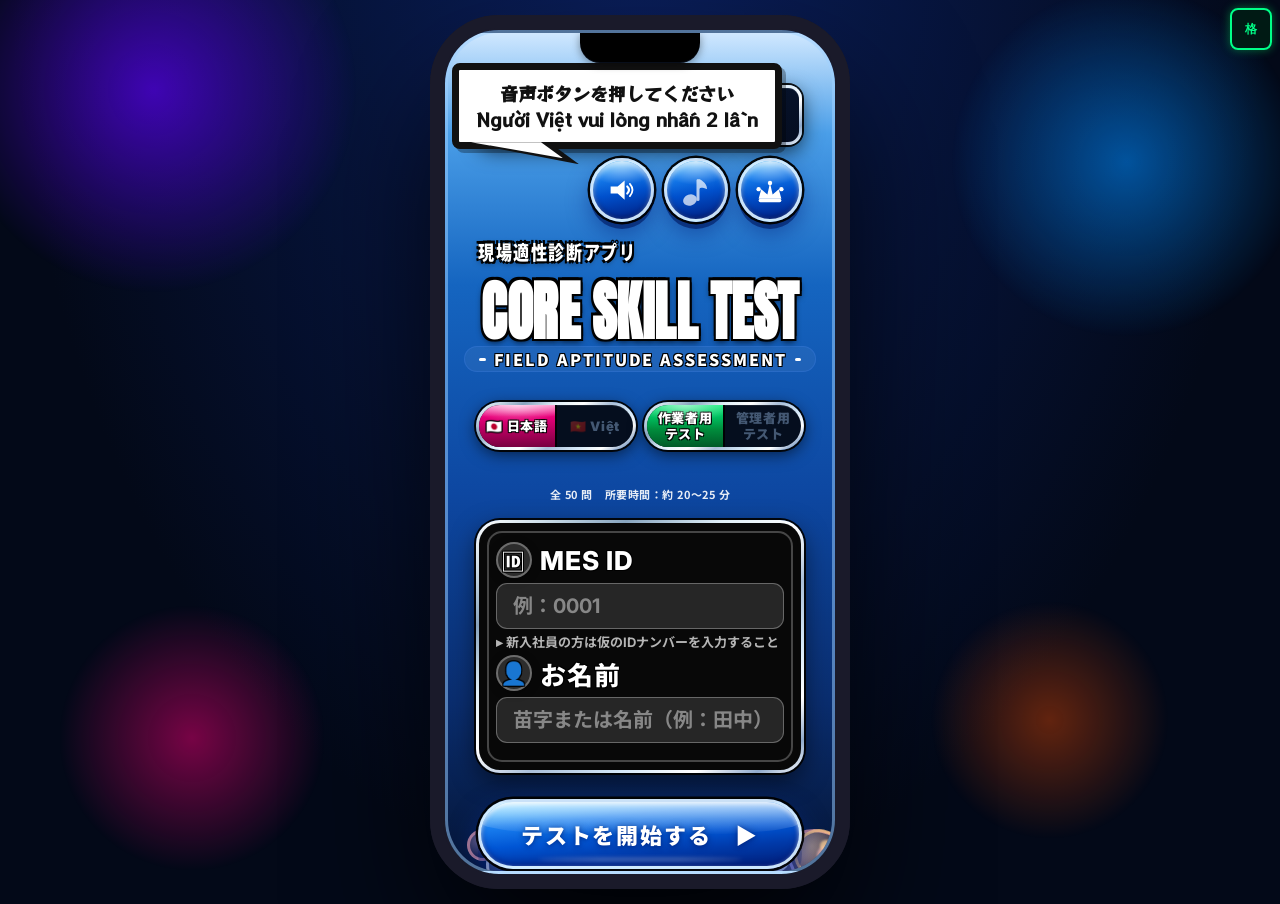
==== index.html @ cc56b316 "Initial commit: 現場適性診断アプリ Co-Authored-By: Claude Sonnet 4.6 <noreply@anthropic.com>" ====
﻿<!DOCTYPE html>
<html lang="ja">
<head>
<meta charset="UTF-8">
<meta name="viewport" content="width=device-width, initial-scale=1.0, maximum-scale=1.0, user-scalable=no, viewport-fit=cover">
<title>工程適正診断 — HBC</title>
<link rel="preconnect" href="https://fonts.googleapis.com">
<link rel="preconnect" href="https://fonts.gstatic.com" crossorigin>
<link href="https://fonts.googleapis.com/css2?family=Anton&family=Bebas+Neue&family=Oswald:wght@700&family=Noto+Sans+JP:wght@400;500;700;800;900&family=Orbitron:wght@400;700;800;900&family=RocknRoll+One&display=swap" rel="stylesheet">
<link rel="stylesheet" href="css/glass.css">
<link rel="stylesheet" href="css/animate.min.css">
<link rel="stylesheet" href="css/hover.min.css">
<style>
*,*::before,*::after{box-sizing:border-box;margin:0;padding:0;}

html,body{
  height:100%;overflow:hidden;
  -webkit-tap-highlight-color:transparent;
}
body{
  display:flex;flex-direction:column;align-items:center;
  background:radial-gradient(ellipse at 50% -10%,#0a1f5e 0%,#030918 70%);
}
.phone{
  width:100%;max-width:430px;
  height:100%;        /* fallback */
  height:100dvh;      /* ブラウザUI除外 (Chrome108+/Safari15.4+) */
  display:flex;flex-direction:column;
  position:relative;z-index:1;overflow:hidden;
  background:linear-gradient(180deg,#d0e8ff 0%,#4a9ee8 12%,#1565c0 30%,#0d47a1 55%,#0a2d6e 80%,#051535 100%);
}
#bubble-bg{
  position:absolute;inset:0;z-index:0;overflow:hidden;pointer-events:none;
}
#bubble-bg .bub{
  border-radius:50%;
  position:absolute;
}
#bubble-bg .bub .dot{
  height:28%;width:28%;
  border-radius:50%;
  position:absolute;
  top:18%;right:18%;
  filter:blur(1px);
}
/* 白系 */
#bubble-bg .bub.c-w{border:3px solid rgba(255,255,255,.88);background:radial-gradient(circle at 32% 32%,rgba(255,255,255,.5),rgba(255,255,255,.06) 60%,transparent);}
#bubble-bg .bub.c-w .dot{background:rgba(255,255,255,.8);}
/* 虹系 */
#bubble-bg .bub.c-r{border:3px solid rgba(200,180,255,.7);background:radial-gradient(circle at 32% 32%,rgba(180,200,255,.45),rgba(255,200,255,.15) 50%,rgba(200,255,220,.08) 70%,transparent);}
#bubble-bg .bub.c-r .dot{background:rgba(220,200,255,.75);}
/* オレンジ系 */
#bubble-bg .bub.c-o{border:3px solid rgba(255,200,130,.7);background:radial-gradient(circle at 32% 32%,rgba(255,220,160,.4),rgba(255,180,100,.1) 60%,transparent);}
#bubble-bg .bub.c-o .dot{background:rgba(255,210,150,.75);}
/* 薄赤系 */
#bubble-bg .bub.c-p{border:3px solid rgba(255,170,180,.65);background:radial-gradient(circle at 32% 32%,rgba(255,190,200,.4),rgba(255,150,160,.1) 60%,transparent);}
#bubble-bg .bub.c-p .dot{background:rgba(255,180,190,.7);}
/* 大〜極小、速〜遅 */
#bubble-bg .bub:nth-child(1) {width:140px;height:140px;top:95%;left:25%;animation:bubrise 28s -0s  linear infinite;}
#bubble-bg .bub:nth-child(2) {width:22px;height:22px;  top:95%;left:72%;animation:bubrise 11s -2s  linear infinite;}
#bubble-bg .bub:nth-child(3) {width:100px;height:100px;top:95%;left:50%;animation:bubrise 18s -4s  linear infinite;}
#bubble-bg .bub:nth-child(4) {width:35px;height:35px;  top:95%;left:15%;animation:bubrise 13s -6s  linear infinite;}
#bubble-bg .bub:nth-child(5) {width:80px;height:80px;  top:95%;left:85%;animation:bubrise 22s -1s  linear infinite;}
#bubble-bg .bub:nth-child(6) {width:55px;height:55px;  top:95%;left:40%;animation:bubrise 16s -8s  linear infinite;}
#bubble-bg .bub:nth-child(7) {width:120px;height:120px;top:95%;left:60%;animation:bubrise 30s -3s  linear infinite;}
#bubble-bg .bub:nth-child(8) {width:28px;height:28px;  top:95%;left:8%; animation:bubrise 10s -2s  linear infinite;}
#bubble-bg .bub:nth-child(9) {width:90px;height:90px;  top:95%;left:32%;animation:bubrise 20s -7s  linear infinite;}
#bubble-bg .bub:nth-child(10){width:45px;height:45px;  top:95%;left:78%;animation:bubrise 14s -5s  linear infinite;}
#bubble-bg .bub:nth-child(11){width:65px;height:65px;  top:95%;left:55%;animation:bubrise 24s -10s linear infinite;}
#bubble-bg .bub:nth-child(12){width:18px;height:18px;  top:95%;left:20%;animation:bubrise 8s  -1s  linear infinite;}
#bubble-bg .bub:nth-child(13){width:110px;height:110px;top:95%;left:45%;animation:bubrise 22s -9s  linear infinite;}
#bubble-bg .bub:nth-child(14){width:40px;height:40px;  top:95%;left:68%;animation:bubrise 13s -3s  linear infinite;}
#bubble-bg .bub:nth-child(15){width:70px;height:70px;  top:95%;left:10%;animation:bubrise 26s -6s  linear infinite;}
#bubble-bg .bub:nth-child(16){width:50px;height:50px;  top:95%;left:90%;animation:bubrise 16s -4s  linear infinite;}
#bubble-bg .bub:nth-child(17){width:25px;height:25px;  top:95%;left:38%;animation:bubrise 10s -2s  linear infinite;}
#bubble-bg .bub:nth-child(18){width:95px;height:95px;  top:95%;left:62%;animation:bubrise 20s -8s  linear infinite;}
#bubble-bg .bub:nth-child(19){width:32px;height:32px;  top:95%;left:5%; animation:bubrise 11s -1s  linear infinite;}
#bubble-bg .bub:nth-child(20){width:75px;height:75px;  top:95%;left:48%;animation:bubrise 18s -7s  linear infinite;}
/* 超巨大泡（JSで動的生成） */
#bubble-bg .bub.mega{
  width:220px;height:220px;
  border:4px solid rgba(255,255,255,.6);
  background:radial-gradient(circle at 32% 32%,rgba(255,255,255,.35),rgba(255,255,255,.04) 60%,transparent);
  animation:bubrise-mega 35s linear forwards;
  opacity:0;
}
#bubble-bg .bub.mega .dot{background:rgba(255,255,255,.55);}
@keyframes bubrise-mega{
  0%  {transform:translateY(0) scale(0.4);opacity:0;}
  3%  {opacity:.6;}
  85% {opacity:.45;}
  100%{transform:translateY(-120vh) scale(1);opacity:0;}
}
@keyframes bubrise{
  0%  {transform:translateY(0)   scale(0.3);opacity:0;}
  5%  {opacity:.85;}
  90% {opacity:.7;}
  100%{transform:translateY(-120vh) scale(1);opacity:0;}
}

/* ── デスクトップ: 6インチ縦長スマホ枠 390×844 ── */
@media(min-width:540px){
  html,body{overflow:auto !important;height:auto !important;}
  body{padding:30px 0;}
  .phone{
    width:390px !important;max-width:390px !important;
    height:844px !important;min-height:844px !important;max-height:844px !important;
    border-radius:54px !important;overflow:hidden;flex:none;
    border:3px solid rgba(160,210,255,.5) !important;
    outline:13px solid #1a1a2a;outline-offset:2px;
    box-shadow:0 0 0 15px #1a1a2a, 0 70px 140px rgba(0,0,0,.9);
  }
  .phone::after{
    content:'';position:absolute;top:0;left:50%;transform:translateX(-50%);
    width:120px;height:30px;background:#000;
    border-radius:0 0 20px 20px;z-index:9999;pointer-events:none;
  }
}

/* ─────────────────────────────────
   共通: 白文字に黒/シルバー縁取り
───────────────────────────────── */
/* 全ての白文字要素に個別に適用 */

/* ─────────────────────────────────
   ロゴエリア（シルバーメッキ枠 + ダーク背景）
───────────────────────────────── */
.logo-area{
  flex-shrink:0;
  padding:10px 14px 3px;
  padding-top:calc(34px + env(safe-area-inset-top));
}
.logo-frame{
  border-radius:14px;
  padding:4px 16px;
  display:flex;align-items:center;justify-content:center;
  border:3.5px solid transparent;
  background:
    linear-gradient(155deg,#0a1e40,#050d20) padding-box,
    linear-gradient(145deg,
      #fff 0%,#ccdde8 10%,#88a4be 22%,
      #e0eff8 36%,#fff 48%,
      #aabfd8 60%,#d4e8f8 73%,
      #fff 84%,#90aacc 93%,#fff 100%) border-box;
  box-shadow:
    0 0 0 2px rgba(0,0,0,.9),
    0 6px 20px rgba(0,0,0,.7),
    inset 0 1px 0 rgba(200,230,255,.1);
}
.hbc-logo-img{
  width:100%;height:auto;display:block;
  max-height:46px;object-fit:contain;
  filter:brightness(0) invert(1) drop-shadow(0 0 0.8px #fff) drop-shadow(0 0 0.8px #fff);
}

/* ─────────────────────────────────
   管理者専用 / 開発者専用 ― 3D 押しボタン
───────────────────────────────── */
.sub-actions{
  display:flex;justify-content:flex-end;gap:10px;
  padding:2px 14px 0;flex-shrink:0;
}
.bgm-btn{ width:54px;height:54px;border-width:2.5px;font-size:26px;padding:0; }
.bgm-btn .bgm-icon{ display:block;width:32px;height:32px;opacity:.7;transition:opacity .2s; }
.bgm-btn.active .bgm-icon{ opacity:1; }
.bgm-btn.active.vol-low{ box-shadow:0 0 0 2.5px rgba(0,0,0,.95),0 7px 0 rgba(0,20,60,.65),0 11px 22px rgba(0,20,80,.5),inset 0 2.5px 5px rgba(255,255,255,.5),inset 0 -2px 5px rgba(0,0,40,.4),0 0 10px 3px rgba(210,235,255,.45),0 0 24px 8px rgba(200,225,255,.18); }
.bgm-btn.active.vol-high{ box-shadow:0 0 0 2.5px rgba(0,0,0,.95),0 7px 0 rgba(0,20,60,.65),0 11px 22px rgba(0,20,80,.5),inset 0 2.5px 5px rgba(255,255,255,.5),inset 0 -2px 5px rgba(0,0,40,.4),0 0 14px 5px rgba(235,248,255,.9),0 0 38px 14px rgba(220,238,255,.42); }
/* 音声ガイダンス再生中 LED グロー */
#voice-guide-btn.playing{
  box-shadow:
    0 0 0 2.5px rgba(0,0,0,.95),
    0 7px 0 rgba(0,28,100,.65),
    0 11px 22px rgba(0,30,120,.5),
    inset 0 2.5px 5px rgba(255,255,255,.5),
    inset 0 -2px 5px rgba(0,10,60,.4),
    0 0 12px 4px rgba(140,225,255,.65),
    0 0 28px 10px rgba(80,180,255,.28);
}
/* 波紋リング */
.bgm-wrap{ position:relative;display:inline-flex;align-items:center;justify-content:center; }
.ring{
  position:absolute;width:54px;height:54px;border-radius:50%;
  border:3px solid rgba(200,0,0,.8);
  opacity:0;pointer-events:none;
}
.r1{border-color:rgba(160,0,0,.9);}
.r2{border-color:rgba(190,20,20,.85);}
.r3{border-color:rgba(215,55,55,.8);}
.r4{border-color:rgba(240,100,80,.75);}
.bgm-wrap:has(.bgm-btn.active) .r1{ animation:ripple 1.8s ease-out infinite; }
.bgm-wrap:has(.bgm-btn.active) .r2{ animation:ripple 1.8s ease-out .45s infinite; }
.bgm-wrap:has(.bgm-btn.active) .r3{ animation:ripple 1.8s ease-out .9s infinite; }
.bgm-wrap:has(.bgm-btn.active) .r4{ animation:ripple 1.8s ease-out 1.35s infinite; }
@keyframes ripple{
  0%  { transform:scale(1);   opacity:.85; }
  100%{ transform:scale(3.2); opacity:0;  }
}
.act-btn{
  display:flex;align-items:center;justify-content:center;
  width:64px;height:64px;border-radius:50%;
  text-decoration:none;cursor:pointer;
  font:inherit;font-size:14px;font-weight:900;line-height:1.3;
  letter-spacing:.01em;color:#fff;text-align:center;
  background:linear-gradient(170deg,#3abcff 0%,#1880ee 25%,#0050cc 55%,#002e98 85%,#001a70 100%);
  border:3.5px solid rgba(220,240,255,.92);
  box-shadow:
    0 0 0 2.5px rgba(0,0,0,.95),
    0 7px 0 rgba(0,28,100,.65),
    0 11px 22px rgba(0,30,120,.5),
    inset 0 2.5px 5px rgba(255,255,255,.5),
    inset 0 -2px 5px rgba(0,10,60,.4);
  position:relative;overflow:hidden;
  transform:translateY(-6px);
  transition:transform .1s ease,box-shadow .1s ease;
}
.act-btn::before{
  content:'';position:absolute;inset:0;border-radius:50%;
  background:radial-gradient(ellipse 90% 55% at 50% 0%,
    rgba(255,255,255,.65) 0%,rgba(255,255,255,.25) 45%,transparent 75%);
  pointer-events:none;
}
.act-btn span{
  position:relative;z-index:1;
  text-shadow:
    -1px -1px 0 rgba(0,0,0,.95), 1px -1px 0 rgba(0,0,0,.95),
    -1px  1px 0 rgba(0,0,0,.95), 1px  1px 0 rgba(0,0,0,.95);
}
.act-btn:active{
  transform:translateY(0);
  box-shadow:
    0 0 0 2.5px rgba(0,0,0,.95),
    0 2px 0 rgba(0,28,100,.45),
    0 4px 10px rgba(0,30,120,.3),
    inset 0 4px 10px rgba(0,10,60,.4);
}

/* ─────────────────────────────────
   タイトル エリア
───────────────────────────────── */
.hero-area{text-align:center;padding:0 0 0;flex-shrink:0;margin-top:24px;}
.hero-en{
  font-family:'Anton',sans-serif;
  font-size:min(11vw,52px);letter-spacing:0.01em;line-height:1;
  white-space:nowrap;
  color:#fff;
  display:block;
  position:relative;
  padding-top:10px;
  margin-bottom:2px;
  transform:scaleY(1.25);transform-origin:top center;
  text-shadow:-2px -2px 0 #000,2px -2px 0 #000,-2px 2px 0 #000,2px 2px 0 #000,0 3px 6px rgba(0,0,0,.7);
  font-weight:900;
}
.hero-ja-badge{
  position:absolute;top:-20px;left:14px;
  font-family:'Noto Sans JP',sans-serif;
  font-size:16px;font-weight:900;
  color:#ffffff;
  letter-spacing:0.1em;line-height:1;
  text-shadow:-2px -2px 0 #000,2px -2px 0 #000,-2px 2px 0 #000,2px 2px 0 #000,0 2px 6px rgba(0,0,0,.6);
}
.info-above-mesid{
  font-family:'Noto Sans JP',sans-serif;
  font-size:11px;font-weight:700;
  color:rgba(255,255,255,.82);letter-spacing:.05em;
  padding:0 14px 4px;
  text-align:center;
  white-space:nowrap;
  flex-shrink:0;
}
.hero-sub{
  font-family:'Noto Sans JP',sans-serif;font-weight:900;
  font-size:16px;
  color:#fff;
  white-space:nowrap;
  letter-spacing:.12em;margin-top:18px;margin-bottom:2px;
  display:grid;
  grid-template-columns:1fr auto 1fr;
  align-items:center;
  gap:8px;
  padding:0 14px;
  text-shadow:-1px -1px 0 #000,1px -1px 0 #000,-1px 1px 0 #000,1px 1px 0 #000;
}
.hero-sub::before{
  content:'';height:3px;
  background:#fff;border-radius:2px;
}
.hero-sub::after{
  content:'';height:3px;
  background:#fff;border-radius:2px;
}
.hero-divider{display:none;}
.hero-info{
  display:inline-block;font-size:11px;font-weight:700;
  color:#fff;letter-spacing:.04em;
  padding:4px 16px;border-radius:999px;
  background:linear-gradient(180deg,rgba(0,180,255,.22),rgba(0,80,200,.18));
  border:1px solid rgba(0,200,255,.38);
  text-shadow:
    -1px -1px 0 rgba(0,0,0,.9), 1px -1px 0 rgba(0,0,0,.9),
    -1px  1px 0 rgba(0,0,0,.9), 1px  1px 0 rgba(0,0,0,.9);
}

.top-spacer{flex:1;min-height:0;max-height:48px;}

/* ─────────────────────────────────
   トグル ― シルバーメッキ枠 + カラー切り替え
───────────────────────────────── */
.ctrl-wrap{padding:0 12px 0;flex-shrink:0;}
.ctrl-row1{display:flex;gap:8px;}
#grid-overlay{
  display:none;position:absolute;inset:0;pointer-events:none;z-index:800;
}
#grid-overlay.visible{display:block;}
#grid-ext-btn{
  position:fixed;top:8px;right:8px;z-index:9990;
  width:42px;height:42px;border-radius:8px;
  border:2px solid #00ff88;background:rgba(0,30,20,.85);
  color:#00ff88;font-size:12px;font-weight:700;cursor:pointer;
  box-shadow:0 0 10px rgba(0,255,100,.4);
}
#grid-ext-btn.active{background:rgba(0,120,40,.85);box-shadow:0 0 18px rgba(0,255,100,.8);}

.glass-toggle{
  flex:1;display:flex;border-radius:999px;overflow:hidden;
  position:relative;
  border:3.5px solid transparent;
  background:
    linear-gradient(#050e1e,#050e1e) padding-box,
    linear-gradient(145deg,
      #fff 0%,#ccdde8 10%,#88a4be 22%,
      #e0eff8 36%,#fff 48%,
      #aabfd8 60%,#d4e8f8 73%,
      #fff 84%,#90aacc 93%,#fff 100%) border-box;
  box-shadow:
    0 0 0 2px rgba(0,0,0,.92),
    0 4px 16px rgba(0,0,0,.6),
    inset 0 1px 0 rgba(255,255,255,.08);
}
.glass-toggle button{
  flex:1;font:inherit;font-size:13px;font-weight:900;cursor:pointer;
  padding:0 5px;border:none;background:transparent;
  color:rgba(170,210,255,.38);transition:all .18s;white-space:nowrap;
  position:relative;z-index:2;letter-spacing:.05em;
  display:flex;flex-direction:column;align-items:center;justify-content:center;
  line-height:1.25;
}
.glass-toggle button+button{
  border-left:2.5px solid rgba(0,0,0,.85);
}

/* ON状態: デフォルト = 青 */
.glass-toggle button.on{
  color:#fff;
  background:linear-gradient(180deg,#38bcff 0%,#0880f0 30%,#0050d0 58%,#002898 100%);
}
.glass-toggle button.on::before{
  content:'';position:absolute;inset:0;
  background:radial-gradient(ellipse 82% 55% at 50% 0%,
    rgba(255,255,255,.55) 0%,rgba(255,255,255,.18) 45%,transparent 75%);
  border-radius:inherit;pointer-events:none;z-index:0;
}
.glass-toggle button.on,
.glass-toggle button.on span{
  position:relative;
  text-shadow:
    -1px -1px 0 rgba(0,0,0,.88), 1px -1px 0 rgba(0,0,0,.88),
    -1px  1px 0 rgba(0,0,0,.88), 1px  1px 0 rgba(0,0,0,.88);
}

/* ON: オレンジ（ベトナム語） */
.glass-toggle button.on.c-orange{
  background:linear-gradient(180deg,#ffb840 0%,#ff7800 28%,#e04c00 58%,#a02c00 100%);
}
/* ON: グリーン（管理者） */
.glass-toggle button.on.c-green{
  background:linear-gradient(180deg,#20ee84 0%,#00c060 28%,#008c3c 58%,#005a28 100%);
}
/* type トグルは言語切替でリサイズしないよう固定 */
#sw-type{ height:48px; }
#sw-emptype{ height:42px; }

/* 各トグル固有カラー */
#sw-lang button.on{
  background:linear-gradient(180deg,#ff9ad0 0%,#e8007a 28%,#b80060 58%,#780040 100%);
}
#sw-type button.on{
  background:linear-gradient(180deg,#20ee84 0%,#00c060 28%,#008c3c 58%,#005a28 100%);
}
#sw-emptype button.on{
  background:linear-gradient(180deg,#fff4a0 0%,#ffdd00 28%,#e8a800 58%,#b07000 100%);
}

/* ─────────────────────────────────
   フォームカード ― ガラス（グラデーション）
───────────────────────────────── */
.form-card-wrap{
  position:relative;
  margin:0 12px;
  border-radius:24px;
  padding:3px;
  overflow:hidden;
  flex-shrink:0;
}
.form-card-wrap::before{
  content:'';position:absolute;
  inset:-80%;
  background:conic-gradient(#0d3fe4,#ff52e2,#fd4845,#f7d35b,#50f77d,#25e1e4,#0d3fe4);
  animation:formCardSpin 3s linear infinite;
  z-index:0;
}
@keyframes formCardSpin{to{transform:rotate(360deg);}}
.form-card-wrap .form-glass{margin:0;position:relative;z-index:1;}

/* ── フォームカード：ピアノブラック + メタリック縁 ── */
.form-card-wrap{
  border:3.5px solid transparent;
  background:
    linear-gradient(#080808,#080808) padding-box,
    linear-gradient(145deg,
      #fff 0%,#ccdde8 10%,#88a4be 22%,
      #e0eff8 36%,#fff 48%,
      #aabfd8 60%,#d4e8f8 73%,
      #fff 84%,#90aacc 93%,#fff 100%) border-box;
  box-shadow:
    0 0 0 2px rgba(0,0,0,.92),
    0 8px 24px rgba(0,0,0,.5);
}
.form-card-wrap::before{display:none;}
.form-glass{
  margin:0;padding:16px 14px 24px;border-radius:20px;
  display:flex;flex-direction:column;gap:2px;
  position:relative;overflow:hidden;flex-shrink:0;
  background:#080808;
}
.form-glass>*{position:relative;z-index:5;}

/* ── 内側の白い枠フレーム ── */
.form-glass::before{
  content:'';
  position:absolute;
  top:5px;left:5px;right:5px;bottom:5px;
  border:2.5px solid rgba(255,255,255,.25);
  border-radius:15px;
  background:transparent;
  pointer-events:none;z-index:2;
}
.form-glass::after{display:none;}
.f-label{color:#fff!important;text-shadow:-1px -1px 0 #000,1px -1px 0 #000,-1px 1px 0 #000,1px 1px 0 #000!important;}
.f-hint{color:rgba(255,255,255,.7)!important;text-shadow:none!important;}
.info-above-mesid{color:rgba(255,255,255,.9)!important;}
.f-ico{background:rgba(255,255,255,.15)!important;border-color:rgba(255,255,255,.3)!important;}
.f-input{
  color:#fff!important;
  background:rgba(255,255,255,.12)!important;
  border:1.5px solid rgba(255,255,255,.3)!important;
  box-shadow:none!important;
}
.f-input::placeholder{color:rgba(255,255,255,.45)!important;}
.f-input:focus{border-color:rgba(255,255,255,.65)!important;}

.f-field{margin-bottom:0;}
.f-label{
  display:flex;align-items:center;gap:8px;
  font-size:26px;font-weight:800;color:#fff;
  margin-bottom:5px;letter-spacing:.04em;
  text-shadow:
    -1px -1px 0 #000, 1px -1px 0 #000,
    -1px  1px 0 #000,  1px  1px 0 #000;
}
.f-ico{
  display:inline-flex;align-items:center;justify-content:center;
  width:36px;height:36px;border-radius:50%;font-size:22px;
  background:rgba(255,255,255,.92);
  border:2px solid rgba(255,255,255,.95);
  box-shadow:0 2px 8px rgba(0,0,0,.35);
  flex-shrink:0;
}
.f-hint{
  font-size:13px;color:#fff;font-weight:700;
  margin-top:4px;padding-left:0;line-height:1.5;
  text-align:left;
  text-shadow:
    -1px -1px 0 #000, 1px -1px 0 #000,
    -1px  1px 0 #000,  1px  1px 0 #000;
}

/* クリアガラス入力フィールド（光沢なし・フラット） */
.f-input{
  width:100%;font:inherit;font-size:14px;
  color:rgba(220,235,255,0.92);font-weight:700;
  padding:10px 13px;border-radius:11px;
  background:rgba(12,22,50,0.80);
  border:1px solid rgba(255,255,255,0.20);
  outline:none;
  box-shadow:none;
  transition:border-color .2s;
}
.f-input::placeholder{color:rgba(140,180,255,0.40);}
.f-input option{background:#0a1428;color:rgba(220,235,255,0.90);}
.f-input:focus{border-color:rgba(100,160,255,0.55);}

.notes{padding:2px 12px 0;flex-shrink:0;}
.notes ul{list-style:none;display:flex;flex-direction:column;gap:2px;}
.notes li{font-size:10px;color:rgba(110,170,230,.5);padding-left:13px;position:relative;line-height:1.5;}
.notes li::before{content:'▸';position:absolute;left:0;color:rgba(80,180,255,.45);font-size:9px;top:2px;}

.alert-err{
  display:none;
  position:absolute;
  left:8px;right:8px;
  top:190px;
  z-index:50;
  padding:18px 16px 20px;
  border-radius:14px;
  background:rgba(120,0,0,.78);
  border:6px solid #ff2020;
  text-align:center;
  transform:rotate(-7deg);
  animation:errBlink 2.5s linear infinite;
}
.err-main{
  font-family:'Noto Sans JP',sans-serif;
  font-size:36px;font-weight:900;
  color:#fff;
  text-shadow:
    -1px -1px 0 #000, 1px -1px 0 #000,
    -1px  1px 0 #000,  1px  1px 0 #000;
  line-height:1.1;
}
.err-sub{
  font-family:'Noto Sans JP',sans-serif;
  font-size:22px;font-weight:700;
  color:#fff;
  text-shadow:-1px -1px 0 #000,1px -1px 0 #000,-1px 1px 0 #000,1px 1px 0 #000;
  margin-top:5px;
}
@keyframes errBlink{
  0%  {opacity:1;   border-color:#ff2020;             box-shadow:0 0 28px rgba(255,0,0,.55);}
  25% {opacity:0.8; border-color:rgba(255,32,32,.65); box-shadow:0 0 18px rgba(255,0,0,.35);}
  50% {opacity:0.55;border-color:rgba(255,32,32,.38); box-shadow:0 0 8px  rgba(255,0,0,.15);}
  75% {opacity:0.8; border-color:rgba(255,32,32,.65); box-shadow:0 0 18px rgba(255,0,0,.35);}
  100%{opacity:1;   border-color:#ff2020;             box-shadow:0 0 28px rgba(255,0,0,.55);}
}
.spacer{flex:1;min-height:8px;}

/* ─────────────────────────────────
   スタートボタン ― 3D 押しボタン
───────────────────────────────── */
.start-wrap{
  padding:4px 14px;
  padding-bottom:calc(16px + env(safe-area-inset-bottom));
  flex-shrink:0;
}
.audio-toggle-row{
  display:flex;align-items:center;justify-content:center;gap:10px;
  margin-bottom:12px;font-size:13px;color:rgba(200,220,255,.7);
}
.audio-toggle-row input[type=checkbox]{ display:none; }
.audio-toggle-row .sw{
  width:42px;height:24px;border-radius:12px;
  background:rgba(255,255,255,.12);border:1.5px solid rgba(255,255,255,.2);
  position:relative;cursor:pointer;transition:background .2s;flex-shrink:0;
}
.audio-toggle-row .sw::after{
  content:'';position:absolute;top:3px;left:3px;
  width:16px;height:16px;border-radius:50%;
  background:rgba(255,255,255,.5);transition:transform .2s,background .2s;
}
.audio-toggle-row input:checked + .sw{ background:rgba(30,180,255,.4);border-color:rgba(30,180,255,.6); }
.audio-toggle-row input:checked + .sw::after{ transform:translateX(18px);background:#fff; }
.btn-start{
  width:100%;height:70px;border-radius:35px;
  cursor:pointer;
  font-family:'Noto Sans JP',sans-serif;
  font-weight:900;font-size:22px;letter-spacing:.08em;
  color:#fff;
  border:3.5px solid rgba(220,240,255,.92);
  box-shadow:
    0 0 0 2.5px rgba(0,0,0,.95),
    0 12px 28px rgba(0,50,180,.55),
    0 20px 0 rgba(0,20,80,.28),
    inset 0 2px 4px rgba(255,255,255,.65),
    inset 0 -3px 6px rgba(0,20,110,.5);
  background:linear-gradient(175deg,
    #8de4ff 0%,
    #42b8ff 10%,
    #1a80f0 28%,
    #0055d4 52%,
    #003aaa 72%,
    #001e78 100%
  );
  position:relative;overflow:hidden;
  display:flex;align-items:center;justify-content:center;
  z-index:1;
  transform:translateY(-14px);
  transition:transform .12s ease, box-shadow .12s ease;
}
/* 上部の光沢ハイライト */
.btn-start::before{
  content:'';position:absolute;
  top:0;left:0;right:0;height:52%;
  background:linear-gradient(180deg,
    rgba(255,255,255,.72) 0%,
    rgba(255,255,255,.30) 50%,
    transparent 100%
  );
  border-radius:30px 30px 55% 55%;
  pointer-events:none;z-index:2;
}
/* 下部リム反射 */
.btn-start::after{
  content:'';position:absolute;
  bottom:5px;left:18%;right:18%;height:3px;
  background:rgba(255,255,255,.32);
  border-radius:50%;filter:blur(2px);
  pointer-events:none;z-index:2;
}
.btn-start span{
  position:relative;z-index:5;
  text-shadow:0 1px 4px rgba(0,20,100,.55),0 0 10px rgba(0,0,0,.2);
}
.btn-start:hover{
  transform:translateY(-16px) scale(1.02);
  box-shadow:
    0 0 0 1px rgba(120,200,255,.35),
    0 16px 36px rgba(0,60,220,.65),
    0 22px 0 rgba(0,20,80,.22),
    inset 0 2px 4px rgba(255,255,255,.7),
    inset 0 -3px 6px rgba(0,20,110,.5);
}
.btn-start:active{
  transform:translateY(-10px) scale(0.98);
  box-shadow:
    0 0 0 1px rgba(120,200,255,.2),
    0 5px 14px rgba(0,50,200,.4),
    inset 0 4px 10px rgba(0,20,110,.55);
}
.btn-start:disabled{opacity:.4;cursor:not-allowed;}

/* ─────────────────────────────────
   音声ガイダンスボタン＆吹き出し
───────────────────────────────── */
.voice-guide-wrap{
  position:relative;
  display:inline-flex;align-items:center;justify-content:center;
}
.voice-guide-bubble{
  position:absolute;
  top:30px;
  left:4px;
  width:86%;
  max-width:340px;
  padding:10px 14px;
  background:#fff;
  color:#111;
  font-family:'RocknRoll One','Noto Sans JP',sans-serif;
  font-size:18px;font-weight:900;
  line-height:1.45;
  text-align:center;
  white-space:normal;
  pointer-events:none;
  z-index:200;
  border-radius:8px;
  border:7px solid #111;
  box-shadow:inset 0 0 0 3px #fff,4px 4px 0 rgba(0,0,0,.3);
}
/* 外黒テール */
.voice-guide-bubble::after{
  content:'';
  position:absolute;
  left:0;
  bottom:-22px;
  width:145px;
  height:22px;
  background:#111;
  clip-path:polygon(4px 0,90px 0,120px 100%);
}
/* 内白テール（二重線） */
.voice-guide-bubble::before{
  content:'';
  position:absolute;
  left:0;
  bottom:-16px;
  width:130px;
  height:16px;
  background:#fff;
  clip-path:polygon(12px 0,82px 0,104px 100%);
  z-index:1;
}
@keyframes bubbleFloat{
  0%,100%{transform:translateY(0);}
  50%    {transform:translateY(-10px);}
}
.voice-guide-bubble:not(.hidden){
  animation:bubbleFloat 1.8s ease-in-out infinite;
}
.voice-guide-bubble.hidden{display:none;}
@keyframes circleIn{0%{opacity:0;}25%{opacity:1;}100%{opacity:1;}}
@keyframes circleBlink{0%,100%{opacity:1;}45%,55%{opacity:0.08;}}
#crayon-overlay{position:fixed;top:0;left:0;width:100%;height:100%;pointer-events:none;z-index:450;}

/* vol-mid グロー */
.bgm-btn.active.vol-mid{box-shadow:0 0 0 2.5px rgba(0,0,0,.95),0 7px 0 rgba(0,20,60,.65),0 11px 22px rgba(0,20,80,.5),inset 0 2.5px 5px rgba(255,255,255,.5),inset 0 -2px 5px rgba(0,0,40,.4),0 0 12px 4px rgba(220,242,255,.7),0 0 30px 10px rgba(200,230,255,.28);}

/* ─────────────────────────────────
   小画面調整（高さ≦730px）
───────────────────────────────── */
@media(max-height:730px){
  .logo-area{padding:6px 12px 1px;padding-top:calc(34px + env(safe-area-inset-top));}
  .sub-actions{padding:6px 12px 2px;gap:8px;}
  .logo-frame{padding:5px 12px;}
  .hbc-logo-img{max-height:36px;}
  .act-btn{width:54px;height:54px;font-size:11px;transform:translateY(-4px);}
  .act-btn:active{transform:translateY(0);}
  .hero-area{padding:2px 6px 1px;}
  .hero-en{font-size:clamp(44px,14vw,70px);transform:scaleY(1.25) scaleX(1.1);}
  .hero-ja-badge{font-size:20px;}
  .hero-sub{font-size:11px;}
  .hero-info{font-size:10px;padding:3px 12px;}
  .top-spacer{max-height:18px;}
  .ctrl-wrap{padding:0 10px 4px;}
  .glass-toggle button{padding:6px 4px;font-size:12px;}
  .form-card-wrap{margin:0 10px;}
  .form-glass{margin:0;padding:8px 10px 10px!important;gap:4px;}
  .f-label{font-size:17px;}
  .f-input{padding:8px 10px;font-size:13px;}
  .spacer{min-height:2px;}
  #spacer-top{flex:0;max-height:4px;min-height:0;}
  #spacer-bottom{flex:0;max-height:0;min-height:0;}
  .alert-err{top:160px;}
  .start-wrap{
    position:absolute;
    top:calc(17/20*100%);
    left:14px;right:14px;
    padding:4px 0;
    padding-bottom:calc(4px + env(safe-area-inset-bottom));
    background:transparent;
  }
  .btn-start{height:54px;font-size:16px;transform:none;}
  .btn-start:hover{transform:translateY(-2px) scale(1.01);}
  .btn-start:active{transform:scale(0.98);}
}
</style>
</head>
<body>

<div class="phone">

  <!-- バブル背景 -->
  <div id="bubble-bg">
    <div class="bub c-w"><span class="dot"></span></div>
    <div class="bub c-r"><span class="dot"></span></div>
    <div class="bub c-o"><span class="dot"></span></div>
    <div class="bub c-w"><span class="dot"></span></div>
    <div class="bub c-p"><span class="dot"></span></div>
    <div class="bub c-w"><span class="dot"></span></div>
    <div class="bub c-r"><span class="dot"></span></div>
    <div class="bub c-w"><span class="dot"></span></div>
    <div class="bub c-o"><span class="dot"></span></div>
    <div class="bub c-w"><span class="dot"></span></div>
    <div class="bub c-w"><span class="dot"></span></div>
    <div class="bub c-p"><span class="dot"></span></div>
    <div class="bub c-w"><span class="dot"></span></div>
    <div class="bub c-r"><span class="dot"></span></div>
    <div class="bub c-w"><span class="dot"></span></div>
    <div class="bub c-o"><span class="dot"></span></div>
    <div class="bub c-w"><span class="dot"></span></div>
    <div class="bub c-w"><span class="dot"></span></div>
    <div class="bub c-p"><span class="dot"></span></div>
    <div class="bub c-w"><span class="dot"></span></div>
  </div>

  <!-- ロゴ -->
  <div class="logo-area">
    <div class="logo-frame">
      <img src="images/hbc-logo.svg" class="hbc-logo-img" alt="Harvest Biz Career">
    </div>
  </div>

  <!-- BGM + 管理者ボタン -->
  <div class="sub-actions">
    <div class="voice-guide-wrap">
      <button class="act-btn" id="voice-guide-btn" onclick="playGuidance()" type="button" title="音声ガイダンス">
        <svg viewBox="0 0 32 32" fill="none" xmlns="http://www.w3.org/2000/svg" style="width:28px;height:28px">
          <polygon points="3,12 11,12 19,5 19,27 11,20 3,20" fill="white"/>
          <path d="M22 12 Q26 16 22 20" stroke="white" stroke-width="2.5" stroke-linecap="round"/>
          <path d="M25 9 Q31 16 25 23" stroke="white" stroke-width="2" stroke-linecap="round"/>
        </svg>
      </button>
    </div>
    <div class="bgm-wrap">
      <span class="ring r1"></span>
      <span class="ring r2"></span>
      <span class="ring r3"></span>
      <span class="ring r4"></span>
      <button class="act-btn bgm-btn" id="bgm-btn" onclick="toggleBGM()" type="button">
        <svg class="bgm-icon" viewBox="0 0 32 32" xmlns="http://www.w3.org/2000/svg">
          <ellipse cx="10" cy="26" rx="7" ry="5.5" fill="white" transform="rotate(-20 10 26)"/>
          <rect x="16.5" y="5" width="3" height="22" rx="1.5" fill="white"/>
          <path d="M19 5 C19 5 27 8 27 15 C27 15 21 12 19 15 Z" fill="white"/>
        </svg>
      </button>
    </div>
    <a href="admin.html" class="act-btn" target="_blank" onclick="Sound.toggle()">
      <svg viewBox="0 0 32 32" fill="none" xmlns="http://www.w3.org/2000/svg" style="width:28px;height:28px">
        <path d="M3 26 L6 15 L13 21 L16 8 L19 21 L26 15 L29 26 Z" fill="white"/>
        <rect x="3" y="26" width="26" height="4" rx="2" fill="white"/>
        <circle cx="3" cy="15" r="2.5" fill="white"/>
        <circle cx="29" cy="15" r="2.5" fill="white"/>
        <circle cx="16" cy="8" r="2.5" fill="white"/>
      </svg>
    </a>
  </div>

  <!-- エラー（PROCESS MATRIX TEST 真上） -->
  <div id="error-msg" class="alert-err">
    <div class="err-main">⚠ 入力 ERROR</div>
    <div class="err-sub" id="error-sub" data-i="error">（未入力情報があります）</div>
  </div>

  <!-- 音声ガイダンス吹き出し -->
  <div class="voice-guide-bubble" id="guide-bubble">音声ボタンを押してください<br>Người Việt vui lòng nhấn 2 lần</div>

  <!-- タイトル -->
  <div class="hero-area">
    <div class="hero-en"><span class="hero-ja-badge" data-i="title">現場適性診断アプリ</span>CORE SKILL TEST</div>
    <div class="hero-sub">FIELD APTITUDE ASSESSMENT</div>
  </div>

  <div class="top-spacer"></div>

  <!-- トグル -->
  <div class="ctrl-wrap">
    <div class="ctrl-row1">
      <div class="glass-toggle" id="sw-lang">
        <button class="on" data-lang="ja" onclick="setLang('ja')">🇯🇵 日本語</button>
        <button data-lang="vi" onclick="setLang('vi')">🇻🇳 Việt</button>
      </div>
      <div class="glass-toggle" id="sw-type">
        <button class="on" data-type="worker"  onclick="selectType('worker')"  data-i-type="worker">作業者用<br>テスト</button>
        <button data-type="manager" onclick="selectType('manager')" data-i-type="manager">管理者用<br>テスト</button>
      </div>
    </div>
  </div>

  <div class="spacer" id="spacer-top"></div>

  <div class="info-above-mesid" data-i="info">全 50 問　所要時間：約 20〜25 分</div>

  <!-- フォームカード -->
  <div class="form-card-wrap">
  <div class="form-glass">
    <div class="f-field">
      <label class="f-label" for="mesid">
        <span class="f-ico">🆔</span>
        <span>MES ID</span>
      </label>
      <input id="mesid" class="f-input" type="text" maxlength="30"
        placeholder="例：0001" oninput="onMesidInput(event)" oncompositionend="onMesidInput(event)"
        autocomplete="off" autocapitalize="off" autocorrect="off" spellcheck="false"
        style="font-size:20px;padding:10px 16px;height:auto;ime-mode:disabled;text-transform:lowercase;">
      <div class="f-hint" data-i="hint_mesid">▸ 新入社員の方は仮のIDナンバーを入力すること</div>
    </div>
    <div class="f-field">
      <label class="f-label" for="name">
        <span class="f-ico">👤</span>
        <span data-i="lbl_name">お名前</span>
      </label>
      <input id="name" class="f-input" type="text" maxlength="30" autocomplete="name"
        data-ph-ja="苗字または名前（例：田中）"
        data-ph-vi="Họ hoặc tên (VD: Nguyễn)"
        placeholder="苗字または名前（例：田中）"
        style="font-size:20px;padding:10px 16px;height:auto;">
    </div>
  </div>
  </div><!-- /.form-card-wrap -->

  <div class="spacer" id="spacer-bottom"></div>

  <!-- スタートボタン -->
  <div class="start-wrap">
    <button class="btn-start" onclick="startTest()">
      <span data-i="start">テストを開始する　▶</span>
    </button>
  </div>

<div id="grid-overlay"></div>
<div id="crayon-overlay"></div>
</div><!-- /.phone -->

<button id="grid-ext-btn" onclick="toggleGrid()" title="グリッド表示/非表示">格</button>

<!-- 開発者モーダル -->
<div id="dev-overlay" style="display:none;position:fixed;inset:0;background:rgba(2,5,18,.88);z-index:9999;align-items:center;justify-content:center;">
  <div style="
    width:340px;border-radius:24px;padding:32px 28px;
    background:linear-gradient(160deg,rgba(0,60,200,.22),rgba(5,15,60,.55));
    backdrop-filter:blur(32px);-webkit-backdrop-filter:blur(32px);
    border:1.5px solid rgba(0,160,255,.3);
    box-shadow:0 24px 64px rgba(0,0,0,.7),inset 0 1px 0 rgba(0,200,255,.15);
    position:relative;
  ">
    <div style="font-family:'Orbitron',sans-serif;font-size:13px;font-weight:900;letter-spacing:.18em;color:rgba(100,200,255,.65);margin-bottom:18px;">⚙ DEV CONSOLE</div>
    <div id="dev-count" style="font-size:13px;color:rgba(140,200,255,.75);margin-bottom:20px;padding:10px 14px;border-radius:10px;background:rgba(0,100,255,.06);border:1px solid rgba(0,160,255,.14);"></div>
    <div style="display:flex;flex-direction:column;gap:10px;">
      <button onclick="devSeed()" style="padding:13px;border-radius:13px;border:1.5px solid rgba(0,220,128,.38);background:linear-gradient(135deg,rgba(0,220,128,.18),rgba(0,160,80,.1));color:#00e87a;font-weight:800;font-size:14px;cursor:pointer;font-family:inherit;">仮データ 50件 を注入する</button>
      <button onclick="window.top.location.href='admin.html'" style="padding:13px;border-radius:13px;border:1.5px solid rgba(0,160,255,.38);background:linear-gradient(135deg,rgba(0,120,255,.2),rgba(0,70,200,.12));color:#40b8ff;font-weight:800;font-size:14px;cursor:pointer;font-family:inherit;">管理者ダッシュボードを開く</button>
      <button onclick="devClear()" style="padding:13px;border-radius:13px;border:1.5px solid rgba(255,80,96,.3);background:rgba(255,60,60,.08);color:#ff5060;font-weight:800;font-size:14px;cursor:pointer;font-family:inherit;">データをすべて削除</button>
      <button onclick="closeDevModal()" style="padding:11px;border-radius:13px;border:1px solid rgba(255,255,255,.1);background:rgba(255,255,255,.04);color:rgba(150,190,255,.6);font-weight:700;font-size:13px;cursor:pointer;font-family:inherit;margin-top:4px;">閉じる</button>
    </div>
  </div>
</div>

<script src="js/sound.js"></script>
<script>
const I18N={
  ja:{
    title:'現場適性診断アプリ',
    info:'全 50 問　所要時間：約 20〜25 分',
    lbl_name:'お名前',lbl_dept:'社員区分',
    dept_1:'新入社員',dept_2:'在籍社員',
    error:'（未入力情報があります）',
    start:'テストを開始する　▶',
    type_worker:'作業者用<br>テスト',type_manager:'管理者用<br>テスト',
    hint_mesid:'▸ 新入社員の方は仮のIDナンバーを入力すること',
  },
  vi:{
    title:'Đánh giá năng lực thực địa',
    info:'50 câu · khoảng 20–25 phút',
    lbl_name:'Họ tên',lbl_dept:'Loại nhân viên',
    dept_1:'Nhân viên mới',dept_2:'Nhân viên hiện tại',
    error:'（Có thông tin chưa điền）',
    start:'Bắt đầu kiểm tra　▶',
    type_worker:'Bài KT<br>Công nhân',type_manager:'Bài KT<br>Quản lý',
    hint_mesid:'▸ Nhân viên mới vui lòng nhập số ID tạm thời',
  }
};

let currentLang='ja',selectedType='worker';

function setLang(lang){
  Sound.toggle();
  currentLang=lang;
  const t=I18N[lang];
  document.querySelectorAll('[data-i]').forEach(el=>{const k=el.dataset.i;if(t[k])el.textContent=t[k];});
  const ni=document.getElementById('name');
  ni.placeholder=ni.getAttribute('data-ph-'+lang)||'';
  document.querySelectorAll('#sw-lang button').forEach(b=>{
    const isOn=b.dataset.lang===lang;
    b.classList.toggle('on',isOn);
    b.classList.toggle('c-orange',isOn && lang==='vi');
  });
  document.querySelectorAll('#sw-type button').forEach(b=>{
    const isOn=b.dataset.type===selectedType;
    b.innerHTML=b.dataset.type==='worker'?t.type_worker:t.type_manager;
    b.classList.toggle('on',isOn);
    b.classList.toggle('c-green',isOn && selectedType==='manager');
  });
  sessionStorage.setItem('ui_lang',lang);
}

function selectType(t){
  selectedType=t;Sound.toggle();
  document.querySelectorAll('#sw-type button').forEach(b=>{
    const isOn=b.dataset.type===t;
    b.classList.toggle('on',isOn);
    b.classList.toggle('c-green',isOn && t==='manager');
  });
}

function startTest(){
  const mesid = toHalf(document.getElementById('mesid').value.trim());
  const name  = document.getElementById('name').value.trim();
  const dept  = '';
  const err   = document.getElementById('error-msg');
  const sub   = document.getElementById('error-sub');
  function showErr(msg){ sub.textContent = msg; err.style.display = 'block'; }

  if(!mesid){ showErr('MES IDを入力してください'); return; }

  if(mesid === '0000'){
    err.style.display = 'none';
    Sound.start();
    sessionStorage.setItem('examinee_mesid', '0000');
    sessionStorage.setItem('examinee_name',  'テストモード');
    sessionStorage.setItem('examinee_dept',  '');
    sessionStorage.setItem('test_type',      selectedType);
    sessionStorage.setItem('start_time',     new Date().toISOString());
    sessionStorage.setItem('ui_lang',        currentLang);
    const _at0 = document.getElementById('audio-toggle');
    sessionStorage.setItem('audio_mode', _at0 && _at0.checked ? 'on' : 'off');
    setTimeout(()=>{ window.location.href='test.html'; }, 260);
    return;
  }

  const employees = JSON.parse(localStorage.getItem('shindan_employees')||'[]');
  if(!employees.find(e => toHalf(e.id).trim().toLowerCase() === mesid.toLowerCase())){
    showErr('このIDは登録されていません。管理者にご確認ください'); return;
  }

  const results = JSON.parse(localStorage.getItem('shindan_results')||'[]');
  const retake  = JSON.parse(localStorage.getItem('shindan_retake')||'{}');
  const taken   = results.filter(r => r.mesid === mesid && !r.demo).length;
  const allowed = 1 + (retake[mesid] || 0);
  if(taken >= allowed){
    showErr('このIDはすでに受験済みです。再受験には管理者の許可が必要です'); return;
  }

  if(!name){ showErr('お名前を入力してください'); return; }
  err.style.display = 'none';
  Sound.start();
  sessionStorage.setItem('examinee_mesid', mesid);
  sessionStorage.setItem('examinee_name',  name);
  sessionStorage.setItem('examinee_dept',  dept);
  sessionStorage.setItem('test_type',      selectedType);
  sessionStorage.setItem('start_time',     new Date().toISOString());
  sessionStorage.setItem('ui_lang',        currentLang);
  const _at = document.getElementById('audio-toggle');
  sessionStorage.setItem('audio_mode', _at && _at.checked ? 'on' : 'off');
  setTimeout(()=>{ window.location.href='test.html'; }, 260);
}

function toHalf(s){
  return s.replace(/[！-～]/g,c=>String.fromCharCode(c.charCodeAt(0)-0xFEE0)).replace(/　/g,' ');
}
function onMesidInput(e){
  const el = document.getElementById('mesid');
  if(!(e && e.isComposing)){
    const pos = el.selectionStart;
    const raw = el.value;
    const cleaned = toHalf(raw).replace(/[^a-z0-9\-_]/gi,'').toLowerCase();
    if(cleaned !== raw){
      el.value = cleaned;
      const newPos = Math.max(0, pos - (raw.length - cleaned.length));
      el.setSelectionRange(newPos, newPos);
    }
  }
  const id = el.value.trim();
  el.style.background = id ? '#fff' : '';
  el.style.color = id ? '#003060' : '';
  const employees = JSON.parse(localStorage.getItem('shindan_employees')||'[]');
  const emp = employees.find(e => toHalf(e.id).trim().toLowerCase() === id);
  const ni = document.getElementById('name');
  if(id === '0000'){
    ni.value = 'テストモード';
    ni.readOnly = true;
    ni.style.background = '#fff';
    ni.style.color = '#003060';
    ni.style.cursor = 'default';
    document.getElementById('error-msg').style.display = 'none';
    return;
  }
  if(emp){
    ni.value = emp.name;
    ni.readOnly = true;
    ni.style.background = '#fff';
    ni.style.color = '#003060';
    ni.style.cursor = 'default';
  } else {
    if(ni.readOnly){ ni.value = ''; }
    ni.readOnly = false;
    ni.style.background = '';
    ni.style.color = '';
    ni.style.cursor = '';
  }
  document.getElementById('error-msg').style.display = 'none';
}

document.addEventListener('keydown',e=>{if(e.key==='Enter'&&!e.isComposing)startTest();});

var _bgmState = 0; // 0=OFF 1=小 2=中 3=大
var _BGM_VOLS = [0, 0.18, 0.45, 0.85];
function toggleBGM(){
  _bgmState = (_bgmState + 1) % 4;
  var btn = document.getElementById('bgm-btn');
  btn.classList.remove('active','vol-low','vol-mid','vol-high');
  if(_bgmState === 0){
    Sound.bgmStop();
    btn.title = 'BGM';
  } else {
    var vol = _BGM_VOLS[_bgmState];
    if(_bgmState === 1){
      var idx = parseInt(localStorage.getItem('bgm_index') || String(Math.floor(Math.random()*7)), 10);
      Sound.bgmStart(idx, vol);
      btn.classList.add('active','vol-low');
      btn.title = 'BGM 小 ♪';
    } else if(_bgmState === 2){
      if(Sound.bgmIsOn()){ Sound.bgmSetVolume(vol); }
      else { var idx2=parseInt(localStorage.getItem('bgm_index')||String(Math.floor(Math.random()*7)),10); Sound.bgmStart(idx2,vol); }
      btn.classList.add('active','vol-mid');
      btn.title = 'BGM 中 ♪♪';
    } else {
      if(Sound.bgmIsOn()){ Sound.bgmSetVolume(vol); }
      else { var idx3=parseInt(localStorage.getItem('bgm_index')||String(Math.floor(Math.random()*7)),10); Sound.bgmStart(idx3,vol); }
      btn.classList.add('active','vol-high');
      btn.title = 'BGM 大 ♪♪♪';
    }
  }
}

(function(){
  const bg=document.getElementById('bubble-bg');
  function spawnMega(){
    const el=document.createElement('div');
    el.className='bub mega';
    el.innerHTML='<span class="dot"></span>';
    const size=200+Math.random()*80;
    el.style.width=size+'px';el.style.height=size+'px';
    el.style.left=Math.random()*60+10+'%';
    el.style.top='95%';
    const dur=30+Math.random()*10;
    el.style.animationDuration=dur+'s';
    bg.appendChild(el);
    el.addEventListener('animationend',()=>el.remove());
  }
  setInterval(spawnMega,20000+Math.random()*10000);
  setTimeout(spawnMega,5000);
})();

function checkFilled(){
  if(document.getElementById('name').value.trim()){
    document.getElementById('error-msg').style.display='none';
  }
}
function selectEmpType(btn){
  Sound.toggle();
  document.querySelectorAll('#sw-emptype button').forEach(b=>b.classList.remove('on'));
  btn.classList.add('on');
  document.getElementById('dept').value=btn.dataset.val;
  checkFilled();
}
function autoShrinkName(){
  const el=document.getElementById('name');
  const len=el.value.length;
  el.style.fontSize=len>14?Math.max(16,32-Math.floor((len-14)*1.2))+'px':'32px';
}
document.getElementById('name').addEventListener('input',function(){checkFilled();autoShrinkName();});
document.getElementById('name').addEventListener('change',function(){checkFilled();autoShrinkName();});

function openDevModal(){
  const n=JSON.parse(localStorage.getItem('shindan_results')||'[]').length;
  document.getElementById('dev-count').textContent='現在のデータ件数：' + n + ' 件';
  const el=document.getElementById('dev-overlay');
  el.style.display='flex';
}
function closeDevModal(){
  document.getElementById('dev-overlay').style.display='none';
}
function devSeed(){
  const script=document.createElement('script');
  script.src='data/seed.js?t='+Date.now();
  script.onload=()=>{
    const n=JSON.parse(localStorage.getItem('shindan_results')||'[]').length;
    document.getElementById('dev-count').textContent='✅ 注入完了：' + n + ' 件';
  };
  document.head.appendChild(script);
}
function devClear(){
  if(!confirm('全データを削除しますか？'))return;
  localStorage.removeItem('shindan_results');
  document.getElementById('dev-count').textContent='🗑 削除しました（0 件）';
}
document.getElementById('dev-overlay').addEventListener('click',function(e){
  if(e.target===this)closeDevModal();
});


function _playBtnSound(times){
  try{
    const ctx=new(window.AudioContext||window.webkitAudioContext)();
    const seq=[659,784,1319,1047,1175,1568];
    const nd=0.08;
    for(let r=0;r<times;r++){
      seq.forEach(function(f,i){
        const o=ctx.createOscillator(),g=ctx.createGain();
        o.connect(g);g.connect(ctx.destination);
        o.type='square';o.frequency.value=f;
        const t=ctx.currentTime+r*(seq.length*nd+0.15)+i*nd;
        g.gain.setValueAtTime(0.15,t);
        g.gain.exponentialRampToValueAtTime(0.001,t+nd*0.85);
        o.start(t);o.stop(t+nd);
      });
    }
  }catch(e){}
}

let _guideState = 0, _guideAudio = null, _guideLastCircle = null;

const GUIDE_SEGS = {
  ja:[
    {key:'lang', start:52.725,end:61.737,el:'#sw-lang'},
    {key:'type', start:61.737,end:81.462,el:'#sw-type'},
    {key:'mesid',start:81.462,end:94.237,el:'#mesid'},
    {key:'name', start:94.237,end:105.937,el:'#name'},
  ],
  vi:[
    {key:'lang', start:41.100,end:48.162,el:'#sw-lang'},
    {key:'type', start:48.162,end:63.725,el:'#sw-type'},
    {key:'mesid',start:63.725,end:73.675,el:'#mesid'},
    {key:'name', start:73.675,end:82.437,el:'#name'},
  ]
};

function playGuidance(){
  _guideState = (_guideState + 1) % 3;
  if(_guideState > 0) _playBtnSound(_guideState);
  if(_guideAudio){ _guideAudio.pause(); _guideAudio = null; }
  document.getElementById('crayon-overlay').innerHTML = '';
  _guideLastCircle = null;
  document.getElementById('guide-bubble').classList.add('hidden');
  const _vgBtn = document.getElementById('voice-guide-btn');
  if(_guideState === 0){ _vgBtn.classList.remove('playing'); return; }
  _vgBtn.classList.add('playing');
  const isJA = _guideState === 1;
  _guideAudio = new Audio(isJA ? 'guidance.mp3' : 'guidance_vi.mp3');
  _guideAudio.volume = 0.22;
  const segs = isJA ? GUIDE_SEGS.ja : GUIDE_SEGS.vi;
  _guideAudio.addEventListener('timeupdate', function(){
    const t = this.currentTime;
    const seg = segs.find(s => t >= s.start && t < s.end);
    const k = seg ? seg.key : null;
    if(k !== _guideLastCircle){
      _guideLastCircle = k;
      if(seg) _drawCrayonCircle(seg.el);
      else document.getElementById('crayon-overlay').innerHTML = '';
    }
  });
  _guideAudio.addEventListener('ended', function(){
    _guideState = 0;
    document.getElementById('voice-guide-btn').classList.remove('playing');
    document.getElementById('crayon-overlay').innerHTML = '';
    _guideLastCircle = null;
  });
  _guideAudio.play().catch(()=>{});
}

function _drawCrayonCircle(selector){
  const overlay = document.getElementById('crayon-overlay');
  overlay.innerHTML = '';
  const el = document.querySelector(selector);
  if(!el) return;
  const r = el.getBoundingClientRect();
  const pad = (selector==='#sw-lang'||selector==='#sw-type') ? 12 : 16;
  const cx = (r.left + r.width/2).toFixed(1);
  const cy = (r.top + r.height/2).toFixed(1);
  const rx = (r.width/2 + pad).toFixed(1);
  const ry = (r.height/2 + pad + 4).toFixed(1);
  overlay.innerHTML = `<svg xmlns="http://www.w3.org/2000/svg" style="position:fixed;top:0;left:0;width:100%;height:100%;overflow:visible;pointer-events:none;">
    <ellipse cx="${cx}" cy="${cy}" rx="${rx}" ry="${ry}"
      fill="none" stroke="#FFE600" stroke-width="8"
      style="animation:circleIn 0.25s ease-out forwards,circleBlink 1.0s 0.25s ease-in-out infinite;"/>
  </svg>`;
}

// ── グリッドオーバーレイ ──
(function(){
  var _gridOn = false;
  window.toggleGrid = function(){
    _gridOn = !_gridOn;
    var el = document.getElementById('grid-overlay');
    var btn = document.getElementById('grid-ext-btn');
    if(!el) return;
    if(_gridOn){
      el.classList.add('visible');
      btn && btn.classList.add('active');
      _buildGrid(el);
    } else {
      el.classList.remove('visible');
      btn && btn.classList.remove('active');
      el.innerHTML = '';
    }
  };
  function _buildGrid(el){
    el.innerHTML = '';
    var phone = el.closest('.phone') || el.parentElement;
    var W = phone.offsetWidth, H = phone.offsetHeight;
    var svg = document.createElementNS('http://www.w3.org/2000/svg','svg');
    svg.setAttribute('viewBox','0 0 '+W+' '+H);
    svg.style.cssText='position:absolute;inset:0;width:100%;height:100%;';
    var rows=20, cols=7;
    var rh=H/rows, cw=W/cols;
    var COL_GRID='rgba(0,255,120,.22)';
    var COL_EDGE='rgba(0,255,120,.7)';
    var COL_LBL ='rgba(0,255,140,.85)';
    // 列線
    for(var c=0;c<=cols;c++){
      var x=(c*cw).toFixed(1);
      var line=document.createElementNS('http://www.w3.org/2000/svg','line');
      line.setAttribute('x1',x);line.setAttribute('y1',0);
      line.setAttribute('x2',x);line.setAttribute('y2',H);
      line.setAttribute('stroke',c===0||c===cols?COL_EDGE:COL_GRID);
      line.setAttribute('stroke-width',c===0||c===cols?'1.5':'0.8');
      svg.appendChild(line);
    }
    // 行線＋行番号ラベル
    for(var r=0;r<=rows;r++){
      var y=(r*rh).toFixed(1);
      var hline=document.createElementNS('http://www.w3.org/2000/svg','line');
      hline.setAttribute('x1',0);hline.setAttribute('y1',y);
      hline.setAttribute('x2',W);hline.setAttribute('y2',y);
      hline.setAttribute('stroke',r===0||r===rows?COL_EDGE:COL_GRID);
      hline.setAttribute('stroke-width',r===0||r===rows?'1.5':'0.8');
      svg.appendChild(hline);
      if(r>0&&r<=rows){
        var txt=document.createElementNS('http://www.w3.org/2000/svg','text');
        txt.setAttribute('x','3');
        txt.setAttribute('y',(r*rh-3).toFixed(1));
        txt.setAttribute('fill',COL_LBL);
        txt.setAttribute('font-size','9');
        txt.setAttribute('font-family','monospace');
        txt.textContent=String(r);
        svg.appendChild(txt);
      }
    }
    // 列ラベル (A〜G) — 各列中央上部
    var cols_label='ABCDEFG';
    for(var ci=0;ci<cols;ci++){
      var lt=document.createElementNS('http://www.w3.org/2000/svg','text');
      lt.setAttribute('x',(ci*cw+cw/2-4).toFixed(1));
      lt.setAttribute('y','11');
      lt.setAttribute('fill',COL_LBL);
      lt.setAttribute('font-size','10');
      lt.setAttribute('font-family','monospace');
      lt.setAttribute('font-weight','bold');
      lt.textContent=cols_label[ci];
      svg.appendChild(lt);
    }
    el.appendChild(svg);
  }
})();
</script>
</body>
</html>
---- css/glass.css ----
/* ============================================================
   カラフル ガラス テーマ — 4色ABCD・アニメ光沢
   ============================================================ */
@import url('https://fonts.googleapis.com/css2?family=Inter:wght@300;400;500;600;700&display=swap');

:root {
  --txt: rgba(225, 240, 255, 0.95);
  --txt-dim: rgba(170, 200, 255, 0.82);
  --txt-mute: rgba(100, 145, 210, 0.65);
  --glass-bg: rgba(12, 22, 55, 0.62);
  --glass-border: rgba(80, 150, 255, 0.25);
  --glass-shadow: 0 8px 32px rgba(0, 10, 40, 0.55);
  --accent: #4aa8ff;
  --accent-soft: rgba(74, 168, 255, 0.15);
  /* ABCD 4色 */
  --col-a: #4aa8ff;
  --col-b: #22e880;
  --col-c: #ffb840;
  --col-d: #ff6090;
}

* { box-sizing: border-box; margin: 0; padding: 0; -webkit-tap-highlight-color: transparent; }
html { height: 100%; }

body {
  color: var(--txt);
  font-family: 'Inter', 'Noto Sans JP', 'Hiragino Kaku Gothic ProN', sans-serif;
  min-height: 100vh;
  display: flex; flex-direction: column; align-items: center;
  background: linear-gradient(160deg, #040a1e 0%, #08102a 30%, #060e1e 60%, #040916 100%);
}

body::before {
  content: "";
  position: fixed; inset: 0; z-index: 0; pointer-events: none;
  background:
    radial-gradient(circle 290px at 12% 10%,  rgba(95,  0, 255, 0.65), transparent 70%),
    radial-gradient(circle 250px at 88% 18%,  rgba( 0,140, 255, 0.55), transparent 70%),
    radial-gradient(circle 210px at 55% 52%,  rgba( 0,200, 150, 0.42), transparent 70%),
    radial-gradient(circle 190px at 15% 82%,  rgba(235,  0, 115, 0.50), transparent 70%),
    radial-gradient(circle 170px at 82% 80%,  rgba(255, 80,   0, 0.38), transparent 70%);
}
body::after { display: none; }

.phone {
  width: 100%; max-width: 430px; flex: 1;
  display: flex; flex-direction: column; gap: 14px;
  position: relative; z-index: 1;
  padding: 18px 16px calc(20px + env(safe-area-inset-bottom));
}

/* ── ガラスカード ── */
.glass {
  border-radius: 22px; position: relative; overflow: hidden; flex-shrink: 0;
  background: var(--glass-bg);
  -webkit-backdrop-filter: blur(40px) saturate(160%);
          backdrop-filter: blur(40px) saturate(160%);
  border: 1px solid var(--glass-border);
  box-shadow: var(--glass-shadow), inset 0 1px 0 rgba(80, 150, 255, 0.12);
}
.glass::before {
  content: ""; position: absolute; top: 0; left: 0; right: 0; height: 54%;
  background: radial-gradient(ellipse 90% 115% at 50% -10%,
    rgba(255,255,255,.44) 0%, rgba(255,255,255,.18) 46%, transparent 100%);
  border-radius: inherit; z-index: 0; pointer-events: none;
}
.glass::after {
  content: "";
  position: absolute;
  top: 50%; left: 50%;
  transform: translate(-50%, -50%) rotate(45deg);
  width: 42%; height: 480%;
  background: linear-gradient(90deg,
    transparent 6%,
    rgba(255,255,255,.06) 22%,
    rgba(255,255,255,.50) 44%,
    rgba(255,255,255,.12) 60%,
    transparent 80%);
  pointer-events: none; z-index: 0;
}
.sh2 {
  position: absolute !important; pointer-events: none !important; z-index: 0 !important;
  top: 50%; left: 62%;
  transform: translate(-50%, -50%) rotate(45deg);
  width: 38%; height: 480%;
  background: linear-gradient(90deg,
    transparent 8%,
    rgba(255,255,255,.04) 30%,
    rgba(255,255,255,.24) 50%,
    rgba(255,255,255,.04) 70%,
    transparent 92%);
}
.glass > * { position: relative; z-index: 1; }
.glass.green {
  background: rgba(10, 20, 52, 0.68);
  border-color: rgba(60, 120, 220, 0.25);
}
.pad { padding: 20px 22px; }

/* ── トップバー ── */
.topbar {
  display: flex; align-items: center; justify-content: space-between; gap: 10px; flex-shrink: 0;
  background: rgba(10, 20, 52, 0.72);
  -webkit-backdrop-filter: blur(40px); backdrop-filter: blur(40px);
  border: 1px solid rgba(80, 150, 255, 0.22);
  border-radius: 18px; padding: 14px 20px;
  box-shadow: 0 4px 20px rgba(0, 10, 40, 0.5), inset 0 1px 0 rgba(80, 150, 255, 0.10);
}
.logo-wrap {
  display: inline-flex; align-items: center; gap: 8px;
  color: var(--txt); font-weight: 700; font-size: 22px;
}
.logo-wrap .ic { font-size: 24px; }
.who { font-size: 15px; color: var(--txt-dim); text-align: right; line-height: 1.45; }
.who b { color: var(--txt); font-weight: 700; }
.ghost-link {
  display: inline-flex; align-items: center; gap: 5px; text-decoration: none;
  font-size: 15px; font-weight: 600; color: var(--txt-dim);
  padding: 10px 18px; border-radius: 999px;
  background: rgba(255, 255, 255, 0.05); border: 1px solid rgba(80, 140, 255, 0.2);
  -webkit-backdrop-filter: blur(10px); backdrop-filter: blur(10px);
}

/* ── タイトル ── */
.hero { text-align: center; padding: 26px 18px 22px; }
.hero .ic { font-size: 52px; }
.hero h1 {
  font-size: 32px; font-weight: 700; letter-spacing: .02em; margin-top: 10px;
  color: var(--txt);
}
.hero-sub {
  display: inline-block; font-size: 15px; font-weight: 600; letter-spacing: .08em;
  color: var(--txt-dim); margin-top: 6px; margin-bottom: 4px;
  padding: 6px 20px; border-radius: 999px;
  background: rgba(255, 255, 255, 0.06); border: 1px solid rgba(80, 140, 255, 0.2);
}
.hero p { font-size: 16px; color: var(--txt-dim); margin-top: 8px; letter-spacing: .03em; }

/* ── 進捗カード ── */
.prog .num-row { display: flex; justify-content: space-between; align-items: center; margin-bottom: 12px; }
.prog .plbl {
  font-size: 14px; font-weight: 600; color: var(--txt-mute); letter-spacing: .06em; margin-bottom: 4px;
}
.prog .big {
  font-size: 68px; line-height: .9; font-weight: 300; letter-spacing: -.03em;
  color: #ffffff;
}
.prog .big small { font-size: 26px; font-weight: 400; color: rgba(255,255,255,.75); }

/* 円形プログレス */
.prog .ring-wrap {
  position: relative; width: 90px; height: 90px;
  display: flex; align-items: center; justify-content: center;
}
.prog .ring-svg { width: 90px; height: 90px; transform: rotate(-90deg); }
.prog .ring-track { fill: none; stroke: rgba(50, 90, 170, 0.3); stroke-width: 5; }
.prog .ring-fill {
  fill: none; stroke: var(--accent); stroke-width: 5; stroke-linecap: round;
  transition: stroke-dashoffset .4s;
  filter: drop-shadow(0 0 6px rgba(74, 168, 255, 0.55));
}
.prog .ring-text {
  position: absolute; inset: 0;
  display: flex; flex-direction: column; align-items: center; justify-content: center;
}
.prog .ring-num { font-size: 21px; font-weight: 600; color: var(--txt); line-height: 1; }
.prog .ring-num .ring-slash { font-size: 15px; color: var(--txt-mute); margin: 0 1px; }
.prog .ring-num .ring-tot  { font-size: 15px; color: var(--txt-mute); }
.prog .ring-label { font-size: 11px; color: var(--txt-mute); font-weight: 500; margin-top: 2px; }

.prog .timer-wrap { text-align: right; }
.prog .timer-label {
  font-size: 12px; color: var(--txt-mute); font-weight: 500;
  display: flex; align-items: center; justify-content: flex-end; gap: 4px; margin-bottom: 2px;
}
.prog .timer-big {
  font-size: 34px; font-weight: 300; color: #6bc4ff; letter-spacing: -.01em;
  font-variant-numeric: tabular-nums;
}

/* セグメントバー */
.segbar { display: flex; gap: 3px; align-items: center; }
.seg {
  flex: 1; height: 10px; border-radius: 3px;
  background: rgba(35, 65, 140, 0.35);
}
.seg.on {
  background: linear-gradient(180deg, #5ab4ff, #3a8fff);
  box-shadow: 0 0 6px rgba(58, 143, 255, 0.45);
}
.seg.on.latest {
  background: linear-gradient(180deg, #82d4ff, #4aa8ff);
  box-shadow: 0 0 14px rgba(74, 168, 255, 0.65);
}
.chapter-tag {
  display: inline-block; font-size: 14px; font-weight: 600; color: var(--txt);
  padding: 5px 16px; border-radius: 999px;
  background: rgba(35, 75, 165, 0.4); border: 1px solid rgba(80, 140, 255, 0.3);
}
.timer { font-size: 14px; color: var(--txt-mute); font-weight: 500; font-variant-numeric: tabular-nums; }

/* ── 設問カード ── */
.qhead { display: flex; align-items: center; gap: 14px; margin-bottom: 14px; }
.qbadge {
  display: inline-flex; align-items: center; justify-content: center;
  min-width: 58px; height: 58px; padding: 0 14px; border-radius: 50%;
  font-size: 22px; font-weight: 700; letter-spacing: .02em;
  color: var(--accent);
  background: rgba(74, 168, 255, 0.12); border: 2px solid rgba(74, 168, 255, 0.35);
  box-shadow: 0 0 18px rgba(74, 168, 255, 0.18);
}
.qtext { font-size: 20px; line-height: 1.75; font-weight: 600; color: var(--txt); }

/* ── 選択肢（4色ABCD）── */
.opts { display: flex; flex-direction: column; gap: 12px; margin-top: 16px; }
.opt {
  display: flex; align-items: center; gap: 14px; width: 100%; text-align: left;
  padding: 16px 18px; border-radius: 18px; cursor: pointer; position: relative; font: inherit;
  transition: transform .07s, box-shadow .07s, background .2s, border-color .2s;
  background: rgba(14, 26, 62, 0.65);
  -webkit-backdrop-filter: blur(20px); backdrop-filter: blur(20px);
  border: 1.5px solid rgba(55, 95, 195, 0.22);
  box-shadow: 0 6px 0 rgba(0,5,30,.58), 0 8px 20px rgba(0,10,45,.40), inset 0 1px 0 rgba(80,140,255,.06);
  transform: translateY(-3px);
  user-select: none; -webkit-user-select: none;
}
.opt::before {
  content: ""; position: absolute; top: 0; left: 0; right: 0; bottom: 0;
  background: radial-gradient(ellipse 90% 42% at 50% 0%,
    rgba(255,255,255,.10) 0%, rgba(255,255,255,.04) 50%, transparent 100%);
  border-radius: inherit; pointer-events: none; z-index: 0;
}
.opt:active { transform: scale(.985) translateY(4px) !important; box-shadow: 0 1px 0 rgba(20,20,25,.75), 0 3px 8px rgba(15,15,20,.40) !important; }
.opt .b {
  flex-shrink: 0; width: 44px; height: 44px; border-radius: 50%;
  display: flex; align-items: center; justify-content: center;
  font-size: 19px; font-weight: 800; z-index: 1;
  position: relative; overflow: hidden;
  background: rgba(35, 65, 145, 0.4); border: 2px solid rgba(75, 125, 220, 0.3);
  color: var(--txt-dim);
}
/* ガラスバブル楕円ハイライト */
.opt .b::before {
  content: ""; position: absolute; top: 0; left: 0; right: 0; bottom: 0;
  background: radial-gradient(ellipse 80% 55% at 50% 0%,
    rgba(255,255,255,.60) 0%, rgba(255,255,255,.24) 40%,
    rgba(255,255,255,.03) 70%, transparent 100%);
  border-radius: inherit; pointer-events: none;
}
.opt .t {
  position: relative; z-index: 1;
  font-size: 18px; line-height: 1.55; font-weight: 500; color: var(--txt);
}

/* ── A: ブルー ── */
.opt[data-k="0"] { border-color: rgba(74, 168, 255, 0.28); box-shadow: 0 6px 0 rgba(0,18,100,.60), 0 8px 20px rgba(0,10,45,.40), inset 0 1px 0 rgba(74,168,255,.08); }
.opt[data-k="0"] .b { background: rgba(74, 168, 255, 0.22); border-color: rgba(74, 168, 255, 0.55); color: var(--col-a); }
.opt[data-k="0"].sel {
  background: rgba(74, 168, 255, 0.14); border-color: rgba(74, 168, 255, 0.70);
  box-shadow: 0 0 28px rgba(74, 168, 255, 0.28), 0 4px 16px rgba(0, 10, 45, 0.35), inset 0 1px 0 rgba(74,168,255,.15);
}
.opt[data-k="0"].sel .b {
  background: linear-gradient(180deg, #68c8ff 0%, #2a80e8 40%, #1260c8 75%, #0838a0 100%);
  border-color: #4aa8ff; color: #fff; box-shadow: 0 0 22px rgba(74, 168, 255, 0.70);
}
.opt[data-k="0"].sel::after { background-color: #4aa8ff; box-shadow: 0 0 16px rgba(74,168,255,.60); }

/* ── B: グリーン ── */
.opt[data-k="1"] { border-color: rgba(34, 232, 128, 0.28); box-shadow: 0 6px 0 rgba(0,70,35,.60), 0 8px 20px rgba(0,10,45,.40), inset 0 1px 0 rgba(34,232,128,.08); }
.opt[data-k="1"] .b { background: rgba(34, 232, 128, 0.20); border-color: rgba(34, 232, 128, 0.55); color: var(--col-b); }
.opt[data-k="1"].sel {
  background: rgba(34, 232, 128, 0.11); border-color: rgba(34, 232, 128, 0.70);
  box-shadow: 0 0 28px rgba(34, 232, 128, 0.24), 0 4px 16px rgba(0, 10, 45, 0.35), inset 0 1px 0 rgba(34,232,128,.12);
}
.opt[data-k="1"].sel .b {
  background: linear-gradient(180deg, #50f098 0%, #18c068 40%, #0ea050 75%, #087838 100%);
  border-color: #22e880; color: #fff; box-shadow: 0 0 22px rgba(34, 232, 128, 0.65);
}
.opt[data-k="1"].sel::after { background-color: #22e880; box-shadow: 0 0 16px rgba(34,232,128,.60); }

/* ── C: アンバー ── */
.opt[data-k="2"] { border-color: rgba(255, 184, 64, 0.28); box-shadow: 0 6px 0 rgba(100,55,0,.60), 0 8px 20px rgba(0,10,45,.40), inset 0 1px 0 rgba(255,184,64,.08); }
.opt[data-k="2"] .b { background: rgba(255, 184, 64, 0.20); border-color: rgba(255, 184, 64, 0.55); color: var(--col-c); }
.opt[data-k="2"].sel {
  background: rgba(255, 184, 64, 0.11); border-color: rgba(255, 184, 64, 0.70);
  box-shadow: 0 0 28px rgba(255, 184, 64, 0.24), 0 4px 16px rgba(0, 10, 45, 0.35), inset 0 1px 0 rgba(255,184,64,.12);
}
.opt[data-k="2"].sel .b {
  background: linear-gradient(180deg, #ffc860 0%, #e09020 40%, #c07010 75%, #9a5008 100%);
  border-color: #ffb840; color: #fff; box-shadow: 0 0 22px rgba(255, 184, 64, 0.65);
}
.opt[data-k="2"].sel::after { background-color: #ffb840; box-shadow: 0 0 16px rgba(255,184,64,.60); }

/* ── D: ピンク ── */
.opt[data-k="3"] { border-color: rgba(255, 96, 144, 0.28); box-shadow: 0 6px 0 rgba(100,0,45,.60), 0 8px 20px rgba(0,10,45,.40), inset 0 1px 0 rgba(255,96,144,.08); }
.opt[data-k="3"] .b { background: rgba(255, 96, 144, 0.20); border-color: rgba(255, 96, 144, 0.55); color: var(--col-d); }
.opt[data-k="3"].sel {
  background: rgba(255, 96, 144, 0.11); border-color: rgba(255, 96, 144, 0.70);
  box-shadow: 0 0 28px rgba(255, 96, 144, 0.24), 0 4px 16px rgba(0, 10, 45, 0.35), inset 0 1px 0 rgba(255,96,144,.12);
}
.opt[data-k="3"].sel .b {
  background: linear-gradient(180deg, #ff80b8 0%, #e04080 40%, #c02060 75%, #9a1050 100%);
  border-color: #ff6090; color: #fff; box-shadow: 0 0 22px rgba(255, 96, 144, 0.65);
}
.opt[data-k="3"].sel::after { background-color: #ff6090; box-shadow: 0 0 16px rgba(255,96,144,.60); }

/* 全選択チェックマーク */
.opt.sel::after {
  content: ""; position: absolute; right: 16px; top: 50%; transform: translateY(-50%);
  width: 30px; height: 30px; border-radius: 50%;
  background-image: url("data:image/svg+xml,%3Csvg xmlns='http://www.w3.org/2000/svg' viewBox='0 0 24 24' fill='none' stroke='white' stroke-width='3' stroke-linecap='round' stroke-linejoin='round'%3E%3Cpath d='M5 13l4 4L19 7'/%3E%3C/svg%3E");
  background-size: 16px; background-repeat: no-repeat; background-position: center;
}
.opt.sel .t { color: var(--txt); font-weight: 600; }

/* ── スイッチ ── */
.sw-label { font-size: 14px; font-weight: 600; color: var(--txt-dim); letter-spacing: .06em; margin-bottom: 8px; }
.seg-switch { display: flex; gap: 8px; }
.seg-btn {
  flex: 1; font: inherit; font-weight: 600; font-size: 17px; color: var(--txt-dim); cursor: pointer;
  padding: 14px 10px; border-radius: 14px;
  background: rgba(14, 26, 62, 0.6); border: 1px solid rgba(55, 95, 195, 0.22);
  -webkit-backdrop-filter: blur(10px); backdrop-filter: blur(10px); transition: .18s;
}
.seg-btn.active {
  background: var(--accent); color: #fff;
  border-color: var(--accent);
  box-shadow: 0 4px 18px rgba(74, 168, 255, 0.4);
}

/* ── 入力フォーム ── */
.field { margin-bottom: 16px; }
.field label { display: block; font-size: 16px; font-weight: 600; color: var(--txt-dim); margin-bottom: 8px; }
.field input, .field select {
  width: 100%; font: inherit; font-size: 20px; color: var(--txt); padding: 16px 18px; border-radius: 14px;
  background: rgba(14, 26, 62, 0.6); border: 1px solid rgba(55, 95, 195, 0.22); outline: none;
  -webkit-backdrop-filter: blur(10px); backdrop-filter: blur(10px);
}
.field input::placeholder { color: var(--txt-mute); }
.field select option { color: #ddeeff; background: #0c1830; }
.field input:focus, .field select:focus {
  border-color: var(--accent);
  box-shadow: 0 0 0 3px rgba(74, 168, 255, 0.2);
}

/* ── リスト・注意書き ── */
.info-list { list-style: none; }
.info-list li {
  font-size: 16px; color: var(--txt-dim); padding: 8px 0;
  border-bottom: 1px solid rgba(55, 95, 175, 0.18);
}
.info-list li:last-child { border-bottom: none; }
.info-list li::before { content: "▸ "; color: var(--accent); font-weight: 700; }
.note { font-size: 15px; color: var(--txt-dim); line-height: 1.9; }
.alert-err {
  display: none; font-size: 16px; font-weight: 600; color: #ff8888;
  background: rgba(255, 60, 60, 0.1);
  border: 1px solid rgba(255, 80, 80, 0.3); border-radius: 14px; padding: 14px 18px; margin-bottom: 14px;
}

/* ── ボタン（ガラスバブル光沢） ── */
.navbar { display: flex; gap: 10px; flex-shrink: 0; margin-top: auto; }
.btn3d {
  flex: 1; border: 0; cursor: pointer; font: inherit; font-weight: 700; font-size: 20px; color: #fff;
  padding: 18px 16px; border-radius: 16px; position: relative; overflow: hidden; letter-spacing: .03em;
  transition: transform .07s, box-shadow .07s;
  transform: translateY(-4px);
  user-select: none; -webkit-user-select: none;
}
/* ガラスバブル楕円ハイライト */
.btn3d::before {
  content: ''; position: absolute; top: 0; left: 0; right: 0; bottom: 0;
  background: radial-gradient(ellipse 85% 50% at 50% 0%,
    rgba(255,255,255,.42) 0%, rgba(255,255,255,.18) 42%,
    rgba(255,255,255,.03) 70%, transparent 100%);
  border-radius: inherit; pointer-events: none;
}
/* 底面反射 */
.btn3d::after {
  content: ''; position: absolute; bottom: 3px; left: 20%; right: 20%; height: 20%;
  background: radial-gradient(ellipse at 50% 100%, rgba(255,255,255,.18), transparent 70%);
  pointer-events: none;
}
.btn3d > * { position: relative; z-index: 1; }
.btn3d:active { transform: translateY(5px) !important; box-shadow: 0 1px 0 rgba(20,20,25,.85), 0 3px 10px rgba(15,15,20,.50), inset 0 4px 12px rgba(0,0,0,.38) !important; }
.btn3d:disabled { opacity: .4; cursor: not-allowed; }
.btn3d.blue {
  background: linear-gradient(180deg, #5ab8ff 0%, #1d68d8 45%, #0f48b8 75%, #082890 100%);
  border: 2px solid rgba(120, 200, 255, 0.4);
  box-shadow: 0 10px 0 rgba(0,20,120,.65), 0 14px 28px rgba(30,100,220,.55), 0 0 30px rgba(74,168,255,.22),
    inset 0 2px 0 rgba(255,255,255,.38), inset 0 -2px 0 rgba(0,20,100,.45);
}
.btn3d.green {
  background: linear-gradient(180deg, #38e898 0%, #18c068 45%, #0ea050 75%, #087038 100%);
  border: 2px solid rgba(80, 240, 160, 0.4);
  box-shadow: 0 10px 0 rgba(0,60,30,.65), 0 14px 28px rgba(25,155,105,.50), inset 0 2px 0 rgba(255,255,255,.38);
}
.btn3d.gold {
  background: linear-gradient(180deg, #ffc840 0%, #d89200 45%, #b07800 75%, #885800 100%);
  border: 2px solid rgba(255, 220, 80, 0.4);
  color: #1a1000;
  box-shadow: 0 10px 0 rgba(90,50,0,.65), 0 14px 28px rgba(210,145,0,.45), inset 0 2px 0 rgba(255,255,255,.42);
}
.btn3d.ghost {
  flex: 0 0 auto; min-width: 100px;
  background: rgba(14, 26, 62, 0.65);
  border: 1px solid rgba(55, 95, 195, 0.3);
  color: var(--txt-dim);
  box-shadow: 0 10px 0 rgba(0,5,28,.65), 0 12px 24px rgba(0,10,45,.38);
  -webkit-backdrop-filter: blur(10px); backdrop-filter: blur(10px);
}

/* ── switch bar ── */
.sw-pill {
  background: rgba(14, 26, 62, 0.55) !important;
  border-color: rgba(70, 130, 240, 0.22) !important;
}
.sw-pill button { color: rgba(150, 185, 230, 0.65) !important; }
.sw-pill button.active {
  background: linear-gradient(145deg, rgba(60, 120, 250, 0.6), rgba(30, 70, 210, 0.4)) !important;
  color: #fff !important;
  box-shadow: 0 0 12px rgba(74, 168, 255, 0.3) !important;
}

/* ── 完了画面 ── */
.done { text-align: center; padding: 34px 24px; }
.done .ic { font-size: 70px; }
.done h1 { font-size: 30px; font-weight: 700; color: var(--txt); margin-top: 12px; }
.done p { font-size: 18px; color: var(--txt-dim); line-height: 1.9; margin-top: 14px; }

/* ── PC：スマホ枠（6インチ想定 390×844） ── */
@media (min-width: 540px) {
  body {
    justify-content: center;
    padding: 24px 16px;
    overflow: auto;
  }

  .phone {
    width: 390px;
    max-width: 390px;
    height: 844px;
    min-height: 844px;
    max-height: 844px;
    margin: 0 auto;
    flex: none;
    border-radius: 54px;
    overflow-y: auto;
    overflow-x: hidden;
    scrollbar-width: none;
    position: relative;

    box-shadow:
      0 0 0 1px rgba(255,255,255,.08),
      0 0 0 10px rgba(18,28,60,.95),
      0 0 0 11px rgba(120,80,255,.20),
      0 0 0 12px rgba(8,14,35,.9),
      0 40px 100px rgba(0,0,0,.75),
      0 15px 40px rgba(0,10,50,.6),
      0 0 80px rgba(80,40,255,.10),
      inset 0 0 0 1px rgba(100,150,255,.10);
  }

  .phone::before {
    content: '';
    position: absolute;
    top: -10px; left: 15%; right: 15%; height: 10px;
    background: linear-gradient(180deg, rgba(140,100,255,.25), rgba(80,60,200,.08));
    border-radius: 4px 4px 0 0;
    z-index: 999;
    pointer-events: none;
  }

  .phone::after {
    content: '';
    position: absolute;
    top: 10px; left: 50%; transform: translateX(-50%);
    width: 100px; height: 28px;
    background: rgba(8,14,35,.95);
    border-radius: 0 0 18px 18px;
    z-index: 999;
    pointer-events: none;
    box-shadow: 0 2px 8px rgba(0,0,0,.4), inset 0 -1px 0 rgba(80,140,255,.1);
  }
  .phone::-webkit-scrollbar { display: none; }
}

/* ── 小画面 ── */
@media (max-width: 400px) {
  .hero { padding: 18px 14px 16px; }
  .hero .ic { font-size: 42px; }
  .hero h1 { font-size: 26px; }
  .hero p { font-size: 14px; }
  .pad { padding: 16px 16px; }
  .prog .big { font-size: 44px; }
  .prog .big small { font-size: 20px; }
  .prog .ring-wrap { width: 74px; height: 74px; }
  .prog .ring-svg  { width: 74px; height: 74px; }
  .prog .ring-num  { font-size: 18px; }
  .prog .timer-big { font-size: 28px; }
  .qtext  { font-size: 18px; }
  .qbadge { min-width: 48px; height: 48px; font-size: 18px; }
  .opt    { padding: 14px 15px; gap: 11px; }
  .opt .b { width: 36px; height: 36px; font-size: 16px; }
  .opt .t { font-size: 16px; }
  .seg    { height: 8px; }
  .btn3d  { font-size: 17px; padding: 16px 14px; }
  .field input, .field select { font-size: 17px; padding: 14px 16px; }
  .field label { font-size: 14px; }
  .info-list li { font-size: 15px; }
  .phone  { gap: 12px; padding: 14px 14px calc(16px + env(safe-area-inset-bottom)); }
}
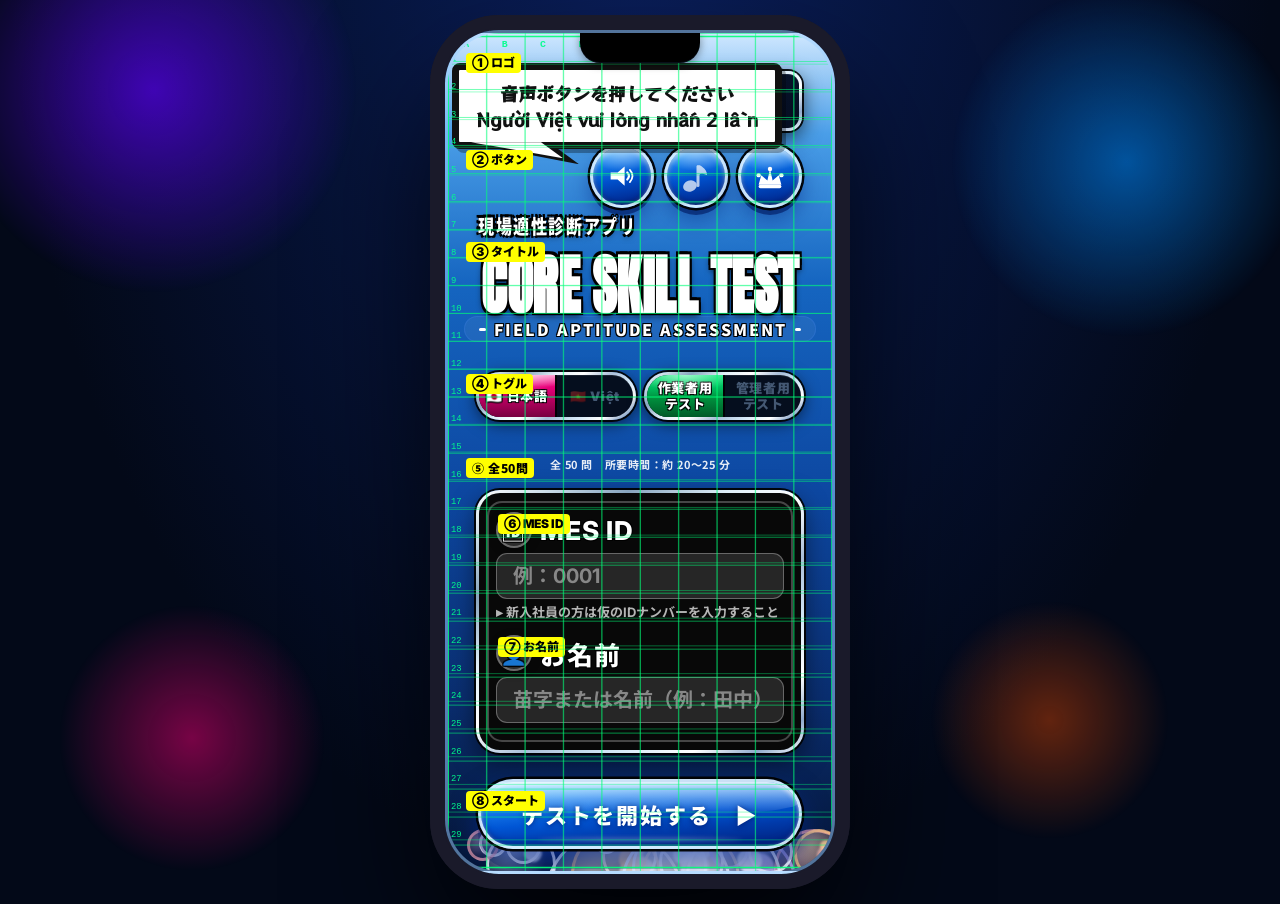
==== commit e5bfebb6: "スマホレイアウト ベース配置確定 - グリッドオーバーレイ常時表示（純CSS、30行×10列） - 番号ラベル①〜⑧表示 - @media(max-width:539px) 各要素 dvh 基準で配置" ====
--- a/index.html
+++ b/index.html
@@ -128,7 +128,7 @@
 .logo-area{
   flex-shrink:0;
   padding:10px 14px 3px;
-  padding-top:calc(34px + env(safe-area-inset-top));
+  padding-top:calc(20px + env(safe-area-inset-top));
 }
 .logo-frame{
   border-radius:14px;
@@ -237,7 +237,7 @@
 /* ─────────────────────────────────
    タイトル エリア
 ───────────────────────────────── */
-.hero-area{text-align:center;padding:0 0 0;flex-shrink:0;margin-top:24px;}
+.hero-area{text-align:center;padding:0 0 0;flex-shrink:0;margin-top:12px;}
 .hero-en{
   font-family:'Anton',sans-serif;
   font-size:min(11vw,52px);letter-spacing:0.01em;line-height:1;
@@ -273,7 +273,7 @@
   font-size:16px;
   color:#fff;
   white-space:nowrap;
-  letter-spacing:.12em;margin-top:18px;margin-bottom:2px;
+  letter-spacing:.12em;margin-top:14px;margin-bottom:2px;
   display:grid;
   grid-template-columns:1fr auto 1fr;
   align-items:center;
@@ -309,17 +309,12 @@
 .ctrl-wrap{padding:0 12px 0;flex-shrink:0;}
 .ctrl-row1{display:flex;gap:8px;}
 #grid-overlay{
-  display:none;position:absolute;inset:0;pointer-events:none;z-index:800;
-}
-#grid-overlay.visible{display:block;}
-#grid-ext-btn{
-  position:fixed;top:8px;right:8px;z-index:9990;
-  width:42px;height:42px;border-radius:8px;
-  border:2px solid #00ff88;background:rgba(0,30,20,.85);
-  color:#00ff88;font-size:12px;font-weight:700;cursor:pointer;
-  box-shadow:0 0 10px rgba(0,255,100,.4);
-}
-#grid-ext-btn.active{background:rgba(0,120,40,.85);box-shadow:0 0 18px rgba(0,255,100,.8);}
+  display:block;position:absolute;inset:0;pointer-events:none;z-index:800;
+  background-image:
+    linear-gradient(rgba(0,255,120,.55) 1px, transparent 1px),
+    linear-gradient(90deg, rgba(0,255,120,.55) 1px, transparent 1px);
+  background-size: 10% 3.34%;
+}
 
 .glass-toggle{
   flex:1;display:flex;border-radius:999px;overflow:hidden;
@@ -429,7 +424,7 @@
 .form-card-wrap::before{display:none;}
 .form-glass{
   margin:0;padding:16px 14px 24px;border-radius:20px;
-  display:flex;flex-direction:column;gap:2px;
+  display:flex;flex-direction:column;gap:12px;
   position:relative;overflow:hidden;flex-shrink:0;
   background:#080808;
 }
@@ -700,6 +695,23 @@
 @keyframes circleBlink{0%,100%{opacity:1;}45%,55%{opacity:0.08;}}
 #crayon-overlay{position:fixed;top:0;left:0;width:100%;height:100%;pointer-events:none;z-index:450;}
 
+/* ─────────────────────────────────
+   スマホ専用レイアウト（CSS Grid）
+───────────────────────────────── */
+@media(max-width:539px){
+  .logo-area{ padding-top:calc(120px + env(safe-area-inset-top)); padding-bottom:12px; top:calc(1/30*100dvh); }
+  .hbc-logo-img{ max-height:62px; }
+  .logo-frame{ padding:6px 16px; }
+  .voice-guide-bubble{ top:60px; }
+  .sub-actions{ padding-top:88px; top:calc(1/30*100dvh); }
+  .hero-area{ margin-top:78px; top:calc(-2/30*100dvh); }
+  .ctrl-wrap{ margin-top:6px; top:calc(-2/30*100dvh); }
+  .info-above-mesid{ margin-top:-8px; font-size:16px; top:calc(-2/30*100dvh); }
+  .form-card-wrap{ position:relative; margin-top:-20px; top:calc(-2/30*100dvh); }
+  #spacer-bottom{ min-height:0; }
+  .start-wrap{ position:fixed !important; bottom:calc(3/30*100dvh + env(safe-area-inset-bottom)); left:14px; right:14px; background:transparent; z-index:500; }
+}
+
 /* vol-mid グロー */
 .bgm-btn.active.vol-mid{box-shadow:0 0 0 2.5px rgba(0,0,0,.95),0 7px 0 rgba(0,20,60,.65),0 11px 22px rgba(0,20,80,.5),inset 0 2.5px 5px rgba(255,255,255,.5),inset 0 -2px 5px rgba(0,0,40,.4),0 0 12px 4px rgba(220,242,255,.7),0 0 30px 10px rgba(200,230,255,.28);}
 
@@ -731,7 +743,7 @@
   .alert-err{top:160px;}
   .start-wrap{
     position:absolute;
-    top:calc(17/20*100%);
+    top:calc(17/20*100% + 40px);
     left:14px;right:14px;
     padding:4px 0;
     padding-bottom:calc(4px + env(safe-area-inset-bottom));
@@ -740,6 +752,23 @@
   .btn-start{height:54px;font-size:16px;transform:none;}
   .btn-start:hover{transform:translateY(-2px) scale(1.01);}
   .btn-start:active{transform:scale(0.98);}
+}
+/* ── 番号ラベル（レイアウト確認用） ── */
+.logo-area,.sub-actions,.hero-area,.ctrl-wrap,.info-above-mesid,.form-card-wrap,.start-wrap{position:relative;}
+.logo-area::before{content:"① ロゴ";}
+.sub-actions::before{content:"② ボタン";}
+.hero-area::before{content:"③ タイトル";}
+.ctrl-wrap::before{content:"④ トグル";}
+.info-above-mesid::before{content:"⑤ 全50問";}
+.f-field:first-child::before{content:"⑥ MES ID";}
+.f-field:last-child::before{content:"⑦ お名前";}
+.start-wrap::before{content:"⑧ スタート";}
+.logo-area,.sub-actions,.hero-area,.ctrl-wrap,.info-above-mesid,.f-field,.start-wrap{position:relative;}
+.logo-area::before,.sub-actions::before,.hero-area::before,.ctrl-wrap::before,.info-above-mesid::before,.f-field:first-child::before,.f-field:last-child::before,.start-wrap::before{
+  position:absolute;top:2px;left:2px;z-index:1000;
+  background:#ff0;color:#000;font-size:12px;font-weight:900;
+  padding:1px 6px;border-radius:4px;line-height:1.5;
+  pointer-events:none;
 }
 </style>
 </head>
@@ -889,7 +918,6 @@
 <div id="crayon-overlay"></div>
 </div><!-- /.phone -->
 
-<button id="grid-ext-btn" onclick="toggleGrid()" title="グリッド表示/非表示">格</button>
 
 <!-- 開発者モーダル -->
 <div id="dev-overlay" style="display:none;position:fixed;inset:0;background:rgba(2,5,18,.88);z-index:9999;align-items:center;justify-content:center;">
@@ -1255,22 +1283,6 @@
 
 // ── グリッドオーバーレイ ──
 (function(){
-  var _gridOn = false;
-  window.toggleGrid = function(){
-    _gridOn = !_gridOn;
-    var el = document.getElementById('grid-overlay');
-    var btn = document.getElementById('grid-ext-btn');
-    if(!el) return;
-    if(_gridOn){
-      el.classList.add('visible');
-      btn && btn.classList.add('active');
-      _buildGrid(el);
-    } else {
-      el.classList.remove('visible');
-      btn && btn.classList.remove('active');
-      el.innerHTML = '';
-    }
-  };
   function _buildGrid(el){
     el.innerHTML = '';
     var phone = el.closest('.phone') || el.parentElement;
@@ -1278,11 +1290,11 @@
     var svg = document.createElementNS('http://www.w3.org/2000/svg','svg');
     svg.setAttribute('viewBox','0 0 '+W+' '+H);
     svg.style.cssText='position:absolute;inset:0;width:100%;height:100%;';
-    var rows=20, cols=7;
+    var rows=30, cols=10;
     var rh=H/rows, cw=W/cols;
-    var COL_GRID='rgba(0,255,120,.22)';
-    var COL_EDGE='rgba(0,255,120,.7)';
-    var COL_LBL ='rgba(0,255,140,.85)';
+    var COL_GRID='rgba(0,255,120,.50)';
+    var COL_EDGE='rgba(0,255,120,.9)';
+    var COL_LBL ='rgba(0,255,140,.95)';
     // 列線
     for(var c=0;c<=cols;c++){
       var x=(c*cw).toFixed(1);
@@ -1328,6 +1340,10 @@
     }
     el.appendChild(svg);
   }
+  window.addEventListener('load', function(){
+    var el = document.getElementById('grid-overlay');
+    if(el) _buildGrid(el);
+  });
 })();
 </script>
 </body>
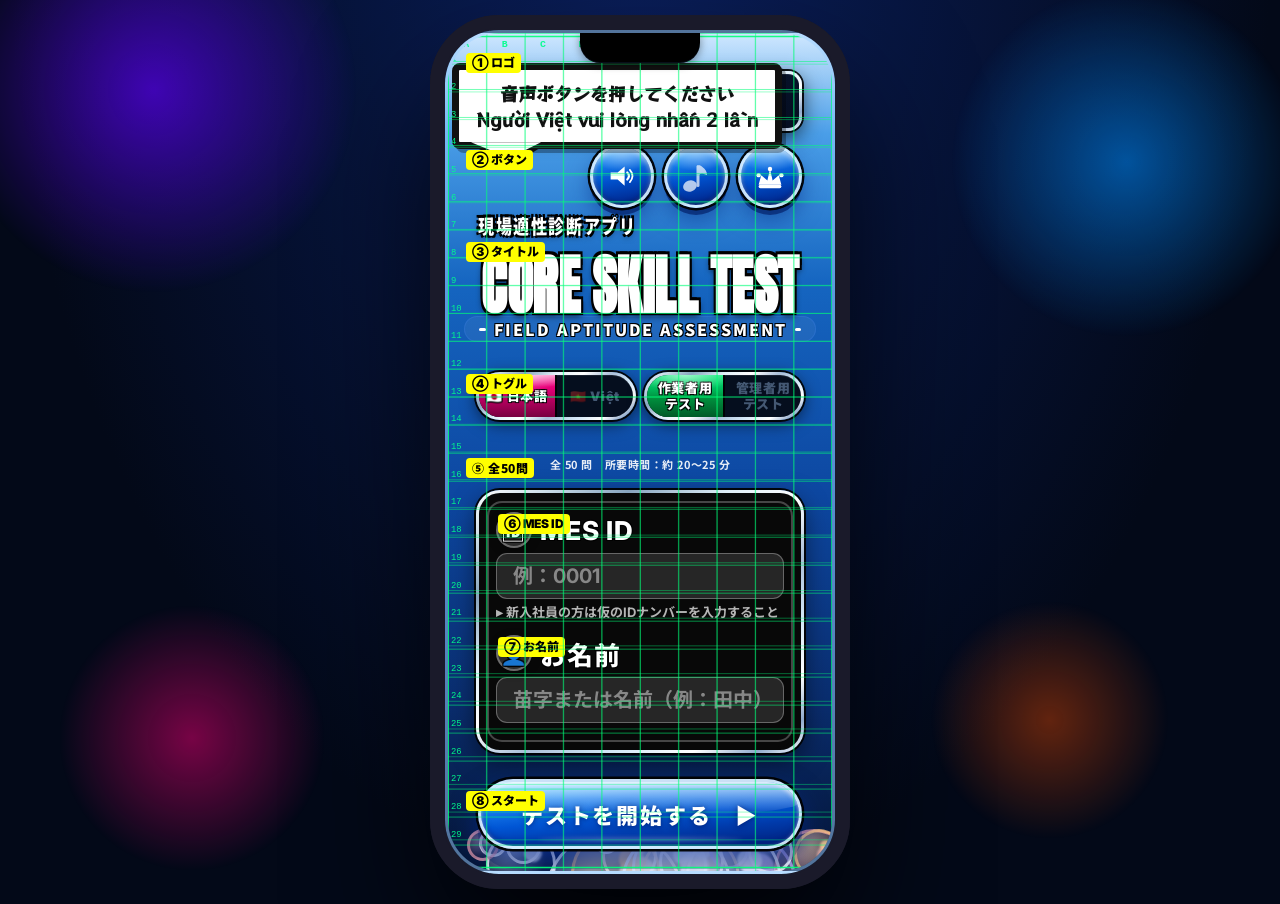
==== commit 47f7f8ef: "テスト画面デザイン刷新・ドラフト復元・BGM修正 - test.html: メタリックグレー問題カード、ABCD枠外配置、box-shadow二重縁、光沢効果、次へボタン白点滅、レベルゲージ進捗バー、" ====
--- a/index.html
+++ b/index.html
@@ -24,7 +24,7 @@
 .phone{
   width:100%;max-width:430px;
   height:100%;        /* fallback */
-  height:100dvh;      /* ブラウザUI除外 (Chrome108+/Safari15.4+) */
+  height:100svh;      /* ブラウザUI除外 (Chrome108+/Safari15.4+) */
   display:flex;flex-direction:column;
   position:relative;z-index:1;overflow:hidden;
   background:linear-gradient(180deg,#d0e8ff 0%,#4a9ee8 12%,#1565c0 30%,#0d47a1 55%,#0a2d6e 80%,#051535 100%);
@@ -177,7 +177,7 @@
     0 0 28px 10px rgba(80,180,255,.28);
 }
 /* 波紋リング */
-.bgm-wrap{ position:relative;display:inline-flex;align-items:center;justify-content:center; }
+.bgm-wrap,.voice-guide-wrap{ position:relative;display:inline-flex;align-items:center;justify-content:center; }
 .ring{
   position:absolute;width:54px;height:54px;border-radius:50%;
   border:3px solid rgba(200,0,0,.8);
@@ -190,6 +190,14 @@
 .bgm-wrap:has(.bgm-btn.active) .r1{ animation:ripple 1.8s ease-out infinite; }
 .bgm-wrap:has(.bgm-btn.active) .r2{ animation:ripple 1.8s ease-out .45s infinite; }
 .bgm-wrap:has(.bgm-btn.active) .r3{ animation:ripple 1.8s ease-out .9s infinite; }
+.vr1{border-color:rgba(0,160,255,.9);}
+.vr2{border-color:rgba(30,195,255,.85);}
+.vr3{border-color:rgba(70,220,255,.8);}
+.vr4{border-color:rgba(120,240,255,.75);}
+.voice-guide-wrap:has(#voice-guide-btn.playing) .vr1{ animation:ripple 1.8s ease-out infinite; }
+.voice-guide-wrap:has(#voice-guide-btn.playing) .vr2{ animation:ripple 1.8s ease-out .45s infinite; }
+.voice-guide-wrap:has(#voice-guide-btn.playing) .vr3{ animation:ripple 1.8s ease-out .9s infinite; }
+.voice-guide-wrap:has(#voice-guide-btn.playing) .vr4{ animation:ripple 1.8s ease-out 1.35s infinite; }
 .bgm-wrap:has(.bgm-btn.active) .r4{ animation:ripple 1.8s ease-out 1.35s infinite; }
 @keyframes ripple{
   0%  { transform:scale(1);   opacity:.85; }
@@ -452,7 +460,8 @@
   box-shadow:none!important;
 }
 .f-input::placeholder{color:rgba(255,255,255,.45)!important;}
-.f-input:focus{border-color:rgba(255,255,255,.65)!important;}
+.f-input:focus{border-color:rgba(255,255,255,.65)!important;background:#fff!important;color:#000!important;}
+.f-input:not(:placeholder-shown){background:#fff!important;color:#000!important;}
 
 .f-field{margin-bottom:0;}
 .f-label{
@@ -666,10 +675,10 @@
   position:absolute;
   left:0;
   bottom:-22px;
-  width:145px;
+  width:190px;
   height:22px;
   background:#111;
-  clip-path:polygon(4px 0,90px 0,120px 100%);
+  clip-path:polygon(4px 0,90px 0,55px 100%);
 }
 /* 内白テール（二重線） */
 .voice-guide-bubble::before{
@@ -677,10 +686,10 @@
   position:absolute;
   left:0;
   bottom:-16px;
-  width:130px;
+  width:100px;
   height:16px;
   background:#fff;
-  clip-path:polygon(12px 0,82px 0,104px 100%);
+  clip-path:polygon(12px 0,82px 0,50px 100%);
   z-index:1;
 }
 @keyframes bubbleFloat{
@@ -691,25 +700,62 @@
   animation:bubbleFloat 1.8s ease-in-out infinite;
 }
 .voice-guide-bubble.hidden{display:none;}
+.resume-bubble{
+  position:absolute;top:-70px;left:5%;right:5%;
+  padding:10px 14px;
+  background:#d32f2f;color:#fff;
+  font-family:'RocknRoll One','Noto Sans JP',sans-serif;
+  font-size:18px;font-weight:900;
+  line-height:1.45;text-align:center;
+  white-space:normal;
+  border-radius:8px;
+  border:7px solid #111;
+  box-shadow:inset 0 0 0 3px #d32f2f,4px 4px 0 rgba(0,0,0,.3);
+  z-index:200;pointer-events:none;
+}
+.resume-bubble::after{
+  content:'';position:absolute;left:0;bottom:-22px;
+  width:190px;height:22px;background:#111;
+  clip-path:polygon(4px 0,90px 0,55px 100%);
+}
+.resume-bubble::before{
+  content:'';position:absolute;left:0;bottom:-16px;
+  width:100px;height:16px;background:#d32f2f;
+  clip-path:polygon(12px 0,82px 0,50px 100%);z-index:1;
+}
 @keyframes circleIn{0%{opacity:0;}25%{opacity:1;}100%{opacity:1;}}
 @keyframes circleBlink{0%,100%{opacity:1;}45%,55%{opacity:0.08;}}
 #crayon-overlay{position:fixed;top:0;left:0;width:100%;height:100%;pointer-events:none;z-index:450;}
 
 /* ─────────────────────────────────
    スマホ専用レイアウト（CSS Grid）
+   ★ レイアウト v00 確定版（ずれた時はこの値に戻す）
+   ① logo-area      : top=+0.5行
+   ② sub-actions    : top=+0.5行
+   ③ hero-area      : top=-1.25行
+   ④ ctrl-wrap      : top=-2.5行
+   ⑤ info-above-mesid: top=-2.5行
+   ⑥⑦ form-card-wrap: top=-2.5行
+   ⑧ start-wrap     : position:fixed bottom=3行（変更禁止）
 ───────────────────────────────── */
 @media(max-width:539px){
-  .logo-area{ padding-top:calc(120px + env(safe-area-inset-top)); padding-bottom:12px; top:calc(1/30*100dvh); }
+  .logo-area{ padding-top:calc(120px + env(safe-area-inset-top)); padding-bottom:12px; padding-left:4px; padding-right:4px; top:calc(0.5/30*100svh); }
   .hbc-logo-img{ max-height:62px; }
-  .logo-frame{ padding:6px 16px; }
-  .voice-guide-bubble{ top:60px; }
-  .sub-actions{ padding-top:88px; top:calc(1/30*100dvh); }
-  .hero-area{ margin-top:78px; top:calc(-2/30*100dvh); }
-  .ctrl-wrap{ margin-top:6px; top:calc(-2/30*100dvh); }
-  .info-above-mesid{ margin-top:-8px; font-size:16px; top:calc(-2/30*100dvh); }
-  .form-card-wrap{ position:relative; margin-top:-20px; top:calc(-2/30*100dvh); }
+  .logo-frame{ padding:6px 6px; width:100%; }
+  .voice-guide-bubble{ top:60px; left:20px; }
+  .sub-actions{ padding-top:88px; top:calc(0.5/30*100svh); justify-content:space-evenly; padding-left:0; padding-right:0; }
+  .sub-actions .act-btn{ transform:scale(1.3) !important; }
+  .voice-guide-wrap{ left:-5vw; }
+  .sub-actions > a.act-btn{ position:relative; left:5vw; }
+  .hero-area{ margin-top:78px; margin-left:0; margin-right:0; top:calc(-1.25/30*100svh); min-height:95px; }
+  .hero-en{ font-size:min(13vw,57px) !important; font-size-adjust:from-font; }
+  .hero-ja-badge{ font-size:20px !important; }
+  .hero-sub{ font-size:16px !important; }
+  .ctrl-wrap{ margin-top:6px; top:calc(-2.5/30*100svh); }
+  .info-above-mesid{ margin-top:-8px; font-size:16px; top:calc(-2.5/30*100svh); }
+  .form-card-wrap{ position:relative; margin-top:-20px; top:calc(-2.5/30*100svh); }
   #spacer-bottom{ min-height:0; }
-  .start-wrap{ position:fixed !important; bottom:calc(3/30*100dvh + env(safe-area-inset-bottom)); left:14px; right:14px; background:transparent; z-index:500; }
+  .start-wrap{ position:fixed !important; bottom:calc(3/30*100svh + env(safe-area-inset-bottom)); left:12px; right:12px; background:transparent; z-index:500; }
 }
 
 /* vol-mid グロー */
@@ -753,6 +799,8 @@
   .btn-start:hover{transform:translateY(-2px) scale(1.01);}
   .btn-start:active{transform:scale(0.98);}
 }
+/* 初回ロード時のフォントずれ防止 */
+.phone-init{visibility:hidden;}
 /* ── 番号ラベル（レイアウト確認用） ── */
 .logo-area,.sub-actions,.hero-area,.ctrl-wrap,.info-above-mesid,.form-card-wrap,.start-wrap{position:relative;}
 .logo-area::before{content:"① ロゴ";}
@@ -774,7 +822,7 @@
 </head>
 <body>
 
-<div class="phone">
+<div class="phone phone-init">
 
   <!-- バブル背景 -->
   <div id="bubble-bg">
@@ -810,6 +858,10 @@
   <!-- BGM + 管理者ボタン -->
   <div class="sub-actions">
     <div class="voice-guide-wrap">
+      <span class="ring vr1"></span>
+      <span class="ring vr2"></span>
+      <span class="ring vr3"></span>
+      <span class="ring vr4"></span>
       <button class="act-btn" id="voice-guide-btn" onclick="playGuidance()" type="button" title="音声ガイダンス">
         <svg viewBox="0 0 32 32" fill="none" xmlns="http://www.w3.org/2000/svg" style="width:28px;height:28px">
           <polygon points="3,12 11,12 19,5 19,27 11,20 3,20" fill="white"/>
@@ -861,6 +913,7 @@
 
   <!-- トグル -->
   <div class="ctrl-wrap">
+    <div id="resume-hint" class="resume-bubble" style="display:none;">前回の途中データがあります。<br>テスト開始で再開します。<br><span style="font-size:14px;">Có dữ liệu trước đó. Nhấn bắt đầu để tiếp tục.</span></div>
     <div class="ctrl-row1">
       <div class="glass-toggle" id="sw-lang">
         <button class="on" data-lang="ja" onclick="setLang('ja')">🇯🇵 日本語</button>
@@ -1046,6 +1099,10 @@
   sessionStorage.setItem('ui_lang',        currentLang);
   const _at = document.getElementById('audio-toggle');
   sessionStorage.setItem('audio_mode', _at && _at.checked ? 'on' : 'off');
+  const draftKey = 'shindan_draft_' + mesid;
+  const draft = localStorage.getItem(draftKey);
+  if(draft){ sessionStorage.setItem('resume_draft', draft); }
+  else { sessionStorage.removeItem('resume_draft'); }
   setTimeout(()=>{ window.location.href='test.html'; }, 260);
 }
 
@@ -1067,6 +1124,8 @@
   const id = el.value.trim();
   el.style.background = id ? '#fff' : '';
   el.style.color = id ? '#003060' : '';
+  const resumeHint = document.getElementById('resume-hint');
+  if(resumeHint) resumeHint.style.display = (id && localStorage.getItem('shindan_draft_'+id)) ? 'block' : 'none';
   const employees = JSON.parse(localStorage.getItem('shindan_employees')||'[]');
   const emp = employees.find(e => toHalf(e.id).trim().toLowerCase() === id);
   const ni = document.getElementById('name');
@@ -1097,33 +1156,21 @@
 
 document.addEventListener('keydown',e=>{if(e.key==='Enter'&&!e.isComposing)startTest();});
 
-var _bgmState = 0; // 0=OFF 1=小 2=中 3=大
-var _BGM_VOLS = [0, 0.18, 0.45, 0.85];
+var _bgmState = 0; // 0=OFF 1=小（ON）
+var _BGM_VOLS = [0, 0.03, 0.45, 0.85];
 function toggleBGM(){
-  _bgmState = (_bgmState + 1) % 4;
   var btn = document.getElementById('bgm-btn');
   btn.classList.remove('active','vol-low','vol-mid','vol-high');
-  if(_bgmState === 0){
+  if(_bgmState !== 0){
+    _bgmState = 0;
     Sound.bgmStop();
     btn.title = 'BGM';
   } else {
-    var vol = _BGM_VOLS[_bgmState];
-    if(_bgmState === 1){
-      var idx = parseInt(localStorage.getItem('bgm_index') || String(Math.floor(Math.random()*7)), 10);
-      Sound.bgmStart(idx, vol);
-      btn.classList.add('active','vol-low');
-      btn.title = 'BGM 小 ♪';
-    } else if(_bgmState === 2){
-      if(Sound.bgmIsOn()){ Sound.bgmSetVolume(vol); }
-      else { var idx2=parseInt(localStorage.getItem('bgm_index')||String(Math.floor(Math.random()*7)),10); Sound.bgmStart(idx2,vol); }
-      btn.classList.add('active','vol-mid');
-      btn.title = 'BGM 中 ♪♪';
-    } else {
-      if(Sound.bgmIsOn()){ Sound.bgmSetVolume(vol); }
-      else { var idx3=parseInt(localStorage.getItem('bgm_index')||String(Math.floor(Math.random()*7)),10); Sound.bgmStart(idx3,vol); }
-      btn.classList.add('active','vol-high');
-      btn.title = 'BGM 大 ♪♪♪';
-    }
+    _bgmState = 1;
+    var idx = parseInt(localStorage.getItem('bgm_index') || String(Math.floor(Math.random()*7)), 10);
+    Sound.bgmStart(idx, _BGM_VOLS[1]);
+    btn.classList.add('active','vol-low');
+    btn.title = 'BGM 小 ♪';
   }
 }
 
@@ -1232,6 +1279,11 @@
 
 function playGuidance(){
   _guideState = (_guideState + 1) % 3;
+  var _bgmPreIdx = -1;
+  if(_bgmState === 0 && _guideState > 0){
+    _bgmPreIdx = parseInt(localStorage.getItem('bgm_index') || String(Math.floor(Math.random()*7)), 10);
+    Sound.bgmPreload(_bgmPreIdx);
+  }
   if(_guideState > 0) _playBtnSound(_guideState);
   if(_guideAudio){ _guideAudio.pause(); _guideAudio = null; }
   document.getElementById('crayon-overlay').innerHTML = '';
@@ -1261,6 +1313,15 @@
     _guideLastCircle = null;
   });
   _guideAudio.play().catch(()=>{});
+  if(_bgmPreIdx >= 0){
+    setTimeout(function(){
+      if(_bgmState !== 0) return;
+      Sound.bgmStart(_bgmPreIdx, _BGM_VOLS[1]);
+      _bgmState = 1;
+      var _btn = document.getElementById('bgm-btn');
+      if(_btn){ _btn.classList.add('active','vol-low'); _btn.title='BGM 小 ♪'; }
+    }, 3000);
+  }
 }
 
 function _drawCrayonCircle(selector){
@@ -1340,10 +1401,18 @@
     }
     el.appendChild(svg);
   }
-  window.addEventListener('load', function(){
+  function _init(){
     var el = document.getElementById('grid-overlay');
     if(el) _buildGrid(el);
-  });
+  }
+  var phone = document.querySelector('.phone');
+  if(!sessionStorage.getItem('_loaded')){
+    sessionStorage.setItem('_loaded','1');
+    setTimeout(function(){ location.reload(); }, 1000);
+  } else {
+    if(phone) phone.classList.remove('phone-init');
+  }
+  document.fonts.ready.then(function(){ setTimeout(_init, 80); });
 })();
 </script>
 </body>
